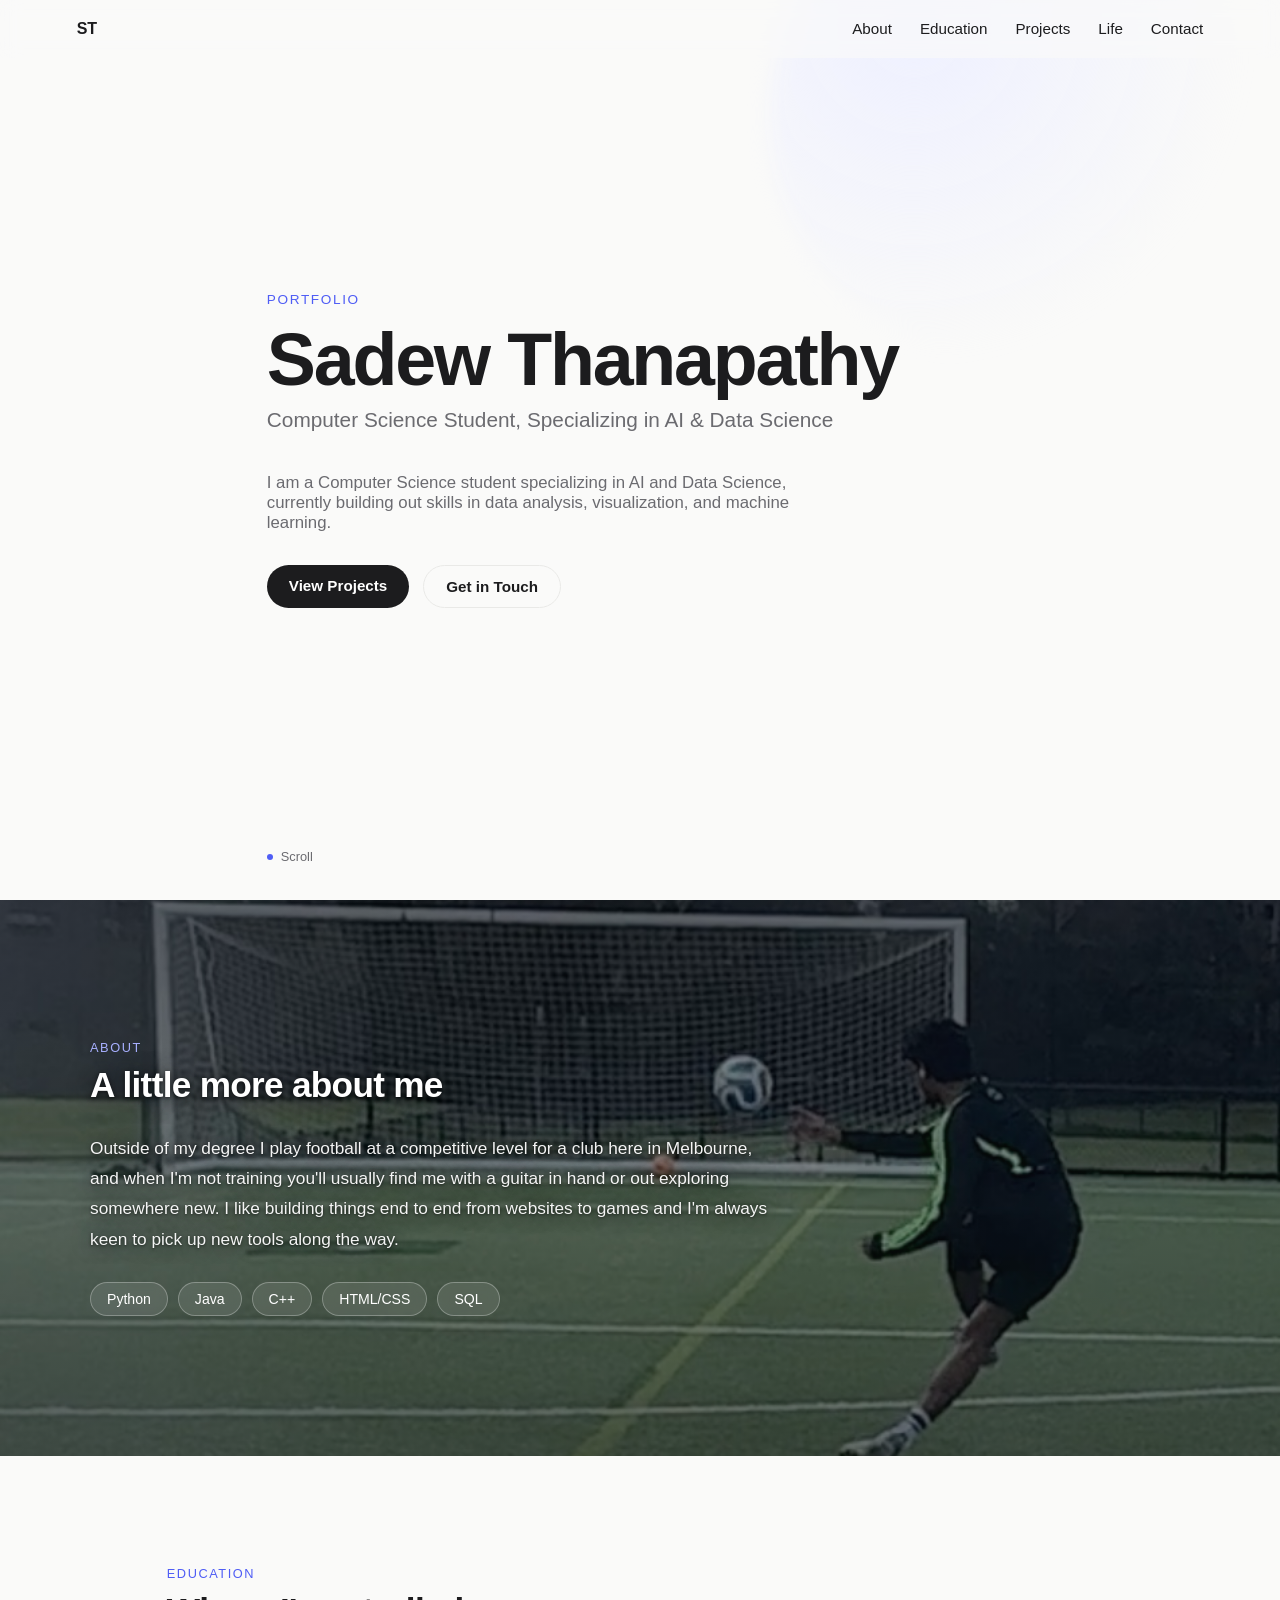
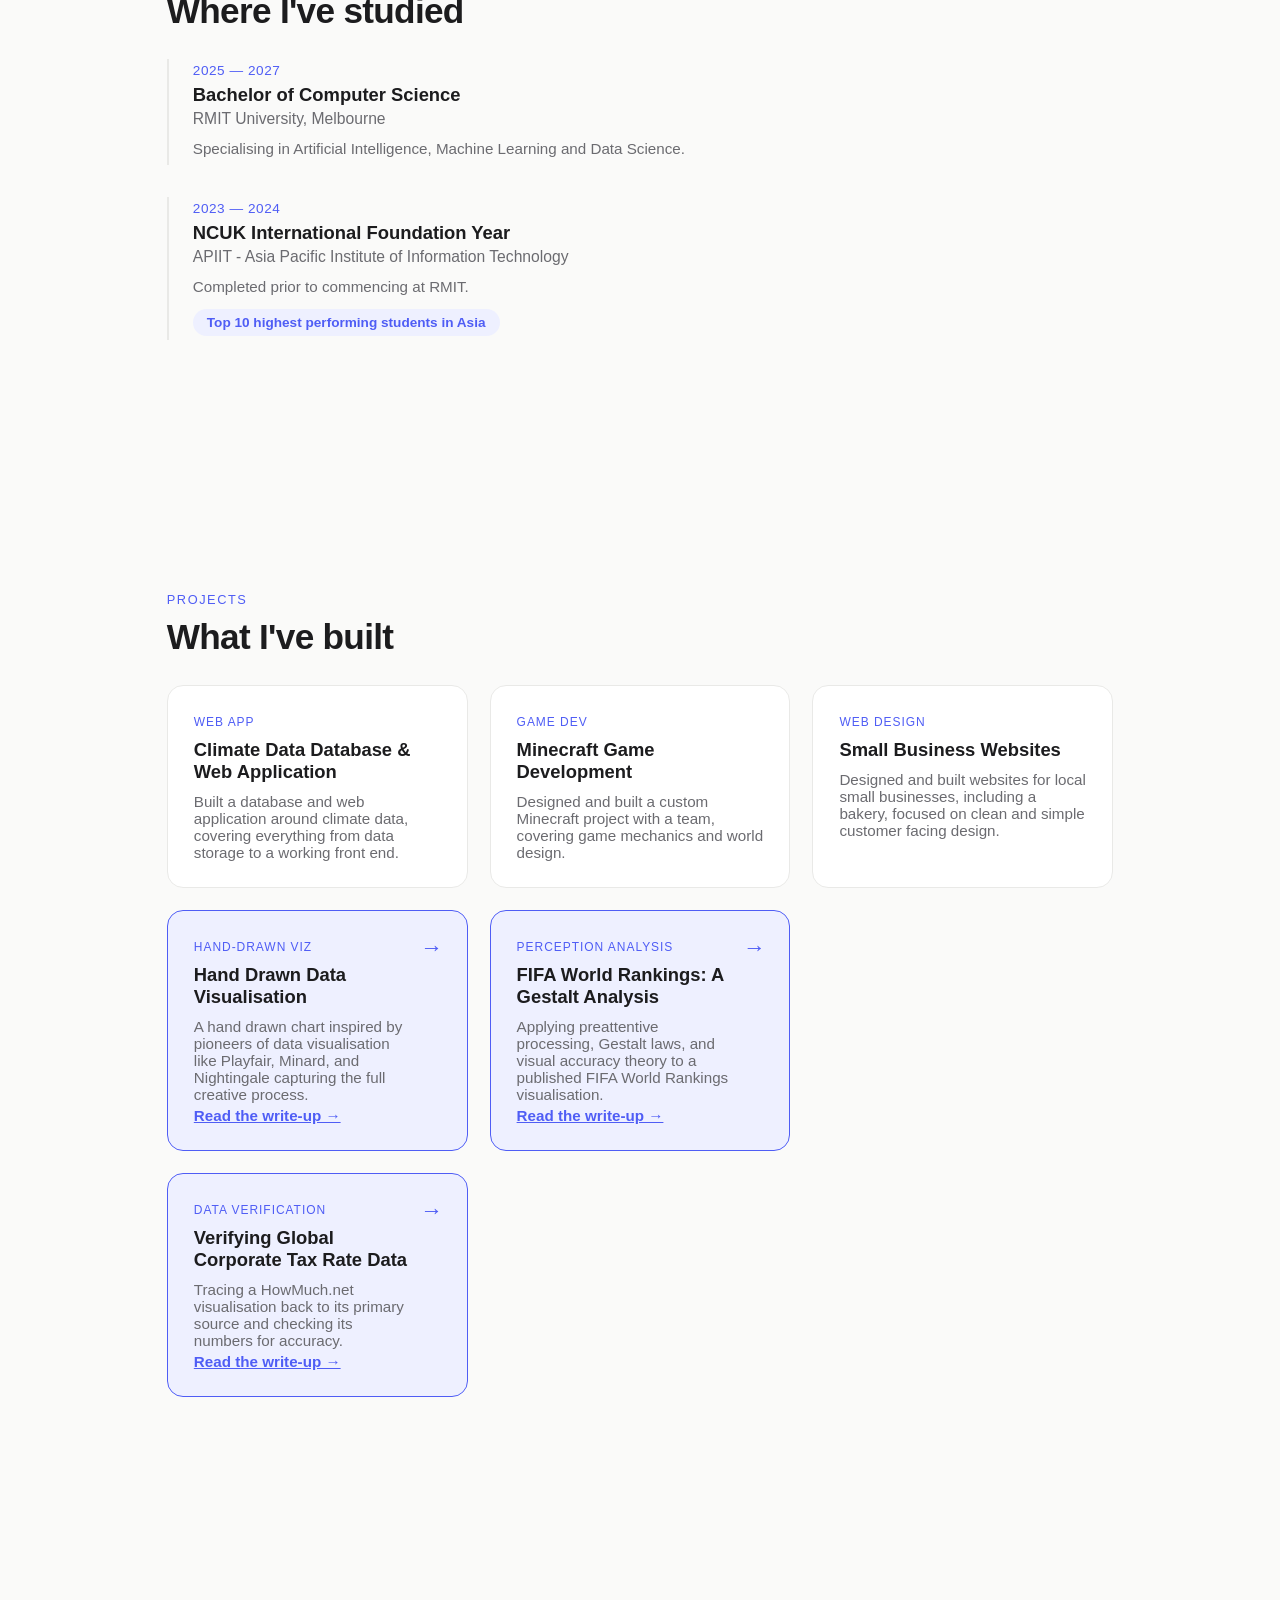
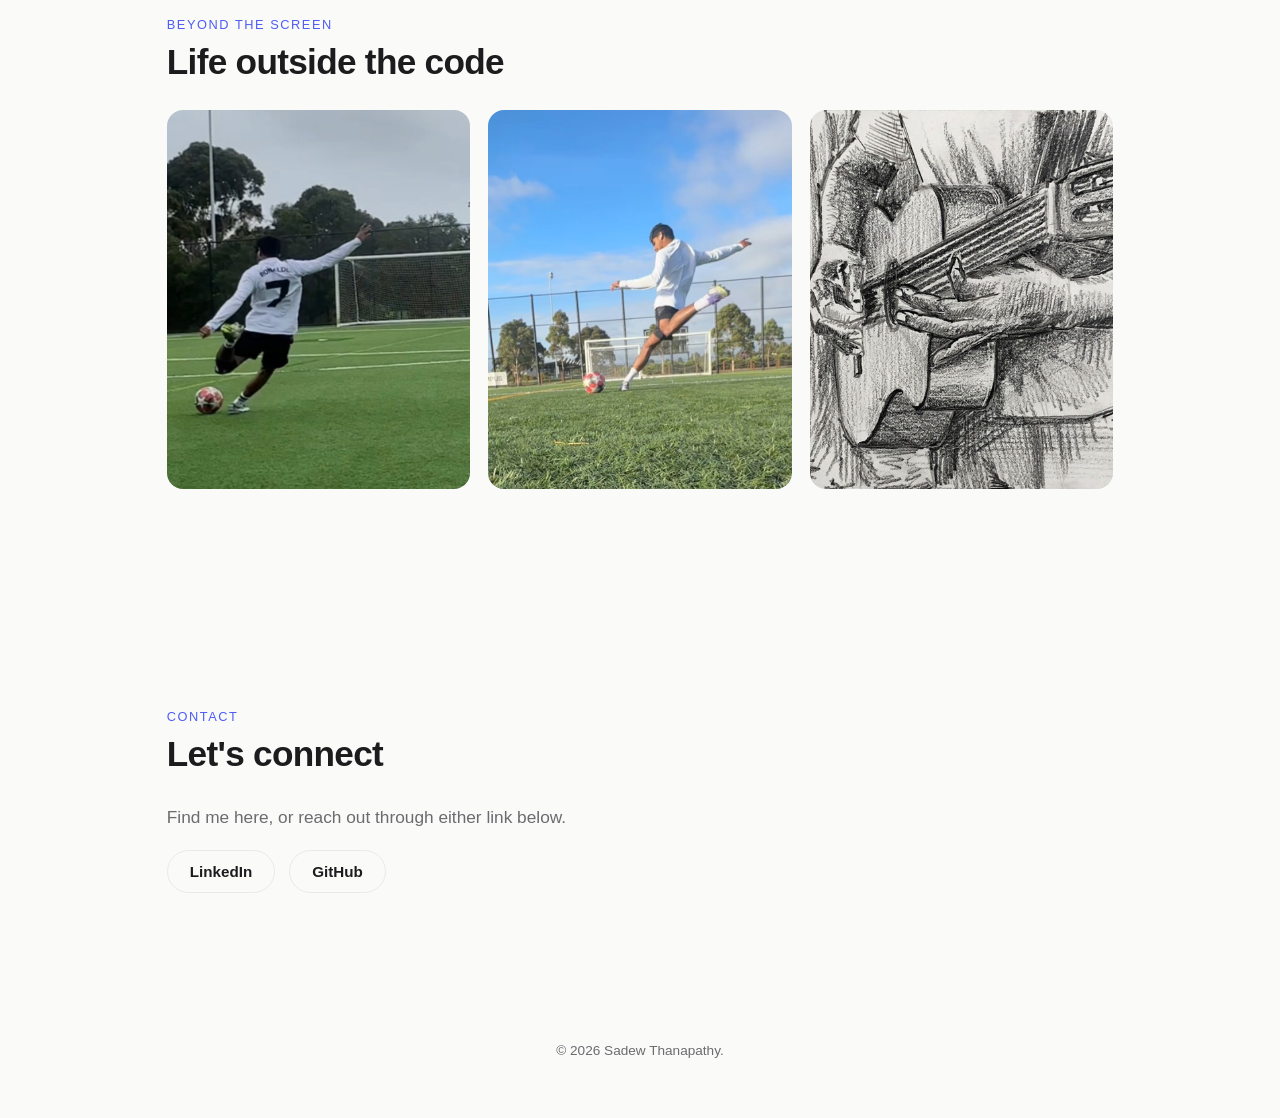
==== index.html @ f793f2a8 "html file for howMuch visualization" ====
<!DOCTYPE html>
<html lang="en">
<head>
<meta charset="UTF-8">
<meta name="viewport" content="width=device-width, initial-scale=1.0">
<title>Sadew Thanapathy</title>
<link rel="stylesheet" href="styles.css">
</head>
<body>

<!-- Nav bar: fixed top nav, script.js adds "scrolled" class past 20px scroll -->
<nav id="nav">
  <div class="logo">ST</div>
  <ul>
    <li><a href="#about">About</a></li>
    <li><a href="#education">Education</a></li>
    <li><a href="#projects">Projects</a></li>
    <li><a href="#life">Life</a></li>
    <li><a href="#contact">Contact</a></li>
  </ul>
</nav>

<!-- Hero: full height intro, each one fades up with a staggered delay -->
<section class="hero">
  <!-- Decorative blurred circle -->
  <div class="blob"></div>
  <div class="eyebrow">Portfolio</div>
  <h1>Sadew Thanapathy</h1>
  <p class="role">Computer Science Student, Specializing in AI & Data Science</p>
  <p class="bio">
    I am a Computer Science student specializing in AI and Data Science,
    currently building out skills in data analysis, visualization, and
    machine learning.
  </p>
  <div class="cta">
    <a href="#projects" class="btn primary">View Projects</a>
    <a href="#contact" class="btn ghost">Get in Touch</a>
  </div>
  <div class="scroll-cue"><span class="dot"></span> Scroll</div>
</section>

<!-- About: video background, muted/looped, only plays while on screen -->
<section id="about" class="about-video">
  <video id="aboutVideo" muted loop playsinline preload="metadata" poster="media/about-poster.jpg">
    <source src="media/about-cover.mp4" type="video/mp4">
  </video>
  <!-- .reveal fades in via IntersectionObserver in script.js -->
  <div class="inner reveal">
    <div class="section-label">About</div>
    <h2>A little more about me</h2>
    <p class="about-text">
      Outside of my degree I play football at a competitive level for a club
      here in Melbourne, and when I'm not training you'll usually find me with
      a guitar in hand or out exploring somewhere new. I like building things
      end to end from websites to games and I'm always keen to pick up new
      tools along the way.
    </p>
    <div class="skills">
      <span class="skill">Python</span>
      <span class="skill">Java</span>
      <span class="skill">C++</span>
      <span class="skill">HTML/CSS</span>
      <span class="skill">SQL</span>
    </div>
  </div>
</section>

<!-- Education: timeline entries -->
<section id="education">
  <div class="reveal">
    <div class="section-label">Education</div>
    <h2>Where I've studied</h2>

    <div class="edu-item">
      <div class="years">2025 — 2027</div>
      <h3>Bachelor of Computer Science</h3>
      <p class="place">RMIT University, Melbourne</p>
      <p class="detail">Specialising in Artificial Intelligence, Machine Learning and Data Science.</p>
    </div>

    <div class="edu-item">
      <div class="years">2023 — 2024</div>
      <h3>NCUK International Foundation Year</h3>
      <p class="place">APIIT - Asia Pacific Institute of Information Technology</p>
      <p class="detail">Completed prior to commencing at RMIT.</p>
      <span class="award">Top 10 highest performing students in Asia</span>
    </div>
  </div>
</section>

<!-- Projects: static cards + two clickable "featured" cards linking to write ups -->
<section id="projects">
  <div class="reveal">
    <div class="section-label">Projects</div>
    <h2>What I've built</h2>
    <div class="projects-grid">

      <div class="card">
        <span class="tag">Web App</span>
        <h3>Climate Data Database & Web Application</h3>
        <p>Built a database and web application around climate data, covering everything from data storage to a working front end.</p>
      </div>

      <div class="card">
        <span class="tag">Game Dev</span>
        <h3>Minecraft Game Development</h3>
        <p>Designed and built a custom Minecraft project with a team, covering game mechanics and world design.</p>
      </div>

      <div class="card">
        <span class="tag">Web Design</span>
        <h3>Small Business Websites</h3>
        <p>Designed and built websites for local small businesses, including a bakery, focused on clean and simple customer facing design.</p>
      </div>

      <!-- Whole card made the link, not just the title -->
      <a class="card featured" href="week-in-my-life.html">
        <span class="tag">Hand-Drawn Viz</span>
        <h3>Hand Drawn Data Visualisation</h3>
        <p>A hand drawn chart inspired by pioneers of data visualisation like Playfair, Minard, and Nightingale capturing the full creative process. <span class="card-link">Read the write-up →</span></p>
      </a>

      <a class="card featured" href="gestalt-exercise.html">
        <span class="tag">Perception Analysis</span>
        <h3>FIFA World Rankings: A Gestalt Analysis</h3>
        <p>Applying preattentive processing, Gestalt laws, and visual accuracy theory to a published FIFA World Rankings visualisation. <span class="card-link">Read the write-up →</span></p>
      </a>

      <a class="card featured standalone" href="tax_verification.html">
        <span class="tag">Data Verification</span>
        <h3>Verifying Global Corporate Tax Rate Data</h3>
        <p>Tracing a HowMuch.net visualisation back to its primary source and checking its numbers for accuracy. <span class="card-link">Read the write-up →</span></p>
      </a>

    </div>
  </div>
</section>

<!-- Life: photo gallery, captions fade in on hover -->
<section id="life">
  <div class="reveal">
    <div class="section-label">Beyond the screen</div>
    <h2>Life outside the code</h2>
    <div class="gallery">
      <div class="photo">
        <img src="media/football-1.jpg" alt="Playing football">
        <div class="caption">On the pitch</div>
      </div>
      <div class="photo">
        <img src="media/football-2.jpg" alt="Playing football">
        <div class="caption">Match day</div>
      </div>
      <div class="photo">
        <img src="media/guitar.jpg" alt="Playing guitar">
        <div class="caption">Six strings</div>
      </div>
    </div>
  </div>
</section>

<!-- Contact -->
<section id="contact">
  <div class="reveal">
    <div class="section-label">Contact</div>
    <h2>Let's connect</h2>
    <p class="about-text">Find me here, or reach out through either link below.</p>
    <div class="contact-links">
      <a href="https://www.linkedin.com/in/sadew-thanapathy" target="_blank" rel="noopener">LinkedIn</a>
      <a href="https://github.com/SadewCThanapathy" target="_blank" rel="noopener">GitHub</a>
    </div>
  </div>
</section>

<!-- Footer: #year filled in by script.js -->
<footer>
  © <span id="year"></span> Sadew Thanapathy.
</footer>

<script src="script.js"></script>

</body>
</html>
---- styles.css ----
/* color tokens */
:root {
  --bg: #fafaf9;
  --ink: #1c1c1e;
  --muted: #6b6b70;
  --accent: #4f5df5;
  --accent-soft: #eef0ff;
  --card-border: #e9e9e7;
}

/* reset: consistent box model everywhere */
* { box-sizing: border-box; }

/* smooth scrolling for in page anchor links */
html { scroll-behavior: smooth; }

/* base page styles */
body {
  margin: 0;
  font-family: -apple-system, BlinkMacSystemFont, "Segoe UI", Helvetica, Arial, sans-serif;
  background: var(--bg);
  color: var(--ink);
  overflow-x: hidden;
}

/* default link style, no underline until hover */
a { color: var(--accent); text-decoration: none; }
a:hover { text-decoration: underline; }

/* nav: fixed top bar, blurred background */
nav {
  position: fixed;
  top: 0;
  left: 0;
  right: 0;
  display: flex;
  justify-content: space-between;
  align-items: center;
  padding: 20px 6vw;
  z-index: 100;
  background: rgba(250, 250, 249, 0.7);
  backdrop-filter: blur(10px);
  transition: box-shadow 0.3s ease, padding 0.3s ease;
}

/* nav: state added by script.js once scrolled past 20px */
nav.scrolled {
  box-shadow: 0 1px 0 var(--card-border);
  padding: 14px 6vw;
}

/* nav: logo text */
nav .logo {
  font-weight: 700;
  letter-spacing: -0.02em;
}

/* nav: link list layout */
nav ul {
  list-style: none;
  display: flex;
  gap: 28px;
  margin: 0;
  padding: 0;
}

/* nav: individual link style */
nav ul li a {
  color: var(--ink);
  font-size: 0.95rem;
  position: relative;
}

/* nav: animated underline that grows on hover */
nav ul li a::after {
  content: "";
  position: absolute;
  left: 0;
  bottom: -4px;
  width: 0%;
  height: 1.5px;
  background: var(--accent);
  transition: width 0.25s ease;
}
nav ul li a:hover { text-decoration: none; }
nav ul li a:hover::after { width: 100%; }

/* hero: full height intro section */
.hero {
  position: relative;
  min-height: 100vh;
  display: flex;
  flex-direction: column;
  justify-content: center;
  align-items: flex-start;
  padding: 0 6vw;
  max-width: 900px;
}

/* hero: decorative blurred circle behind the text */
.blob {
  position: absolute;
  width: 480px;
  height: 480px;
  border-radius: 50%;
  background: radial-gradient(circle at 30% 30%, var(--accent-soft), transparent 70%);
  top: -120px;
  right: -160px;
  filter: blur(10px);
  animation: float 14s ease-in-out infinite;
  z-index: -1;
}
@keyframes float {
  0%, 100% { transform: translate(0, 0) scale(1); }
  50% { transform: translate(-30px, 40px) scale(1.08); }
}

/* hero: first element to fade in */
.eyebrow {
  font-size: 0.85rem;
  text-transform: uppercase;
  letter-spacing: 0.12em;
  color: var(--accent);
  opacity: 0;
  animation: fadeUp 0.7s ease forwards;
  animation-delay: 0.1s;
}

/* hero: main heading, second to fade in */
.hero h1 {
  font-size: clamp(2.6rem, 6vw, 4.6rem);
  line-height: 1.05;
  margin: 14px 0 10px;
  letter-spacing: -0.03em;
  opacity: 0;
  animation: fadeUp 0.7s ease forwards;
  animation-delay: 0.25s;
}

/* hero: role subtitle, third to fade in */
.hero .role {
  font-size: clamp(1.05rem, 2vw, 1.3rem);
  color: var(--muted);
  margin: 0 0 24px;
  opacity: 0;
  animation: fadeUp 0.7s ease forwards;
  animation-delay: 0.4s;
}

/* hero: bio paragraph */
.hero p.bio {
  max-width: 560px;
  color: var(--muted);
  font-size: 1.05rem;
  margin-bottom: 32px;
  opacity: 0;
  animation: fadeUp 0.7s ease forwards;
  animation-delay: 0.55s;
}

/* hero: button row */
.hero .cta {
  display: flex;
  gap: 14px;
  opacity: 0;
  animation: fadeUp 0.7s ease forwards;
  animation-delay: 0.7s;
}

/* buttons: shared base for both variants */
.btn {
  padding: 12px 22px;
  border-radius: 999px;
  font-size: 0.95rem;
  font-weight: 600;
  transition: transform 0.2s ease, box-shadow 0.2s ease, background 0.2s ease;
  display: inline-block;
}

/* buttons: solid dark variant */
.btn.primary { background: var(--ink); color: #fff; }
.btn.primary:hover {
  transform: translateY(-2px);
  box-shadow: 0 10px 24px rgba(0,0,0,0.15);
  text-decoration: none;
}

/* buttons: outlined variant */
.btn.ghost { border: 1px solid var(--card-border); color: var(--ink); }
.btn.ghost:hover {
  transform: translateY(-2px);
  border-color: var(--ink);
  text-decoration: none;
}

/* shared fade up on load */
@keyframes fadeUp {
  from { opacity: 0; transform: translateY(18px); }
  to { opacity: 1; transform: translateY(0); }
}

/* hero: "scroll" hint pinned to bottom-left */
.scroll-cue {
  position: absolute;
  bottom: 36px;
  left: 6vw;
  font-size: 0.8rem;
  color: var(--muted);
  display: flex;
  align-items: center;
  gap: 8px;
}
.scroll-cue .dot {
  width: 6px;
  height: 6px;
  border-radius: 50%;
  background: var(--accent);
  animation: bounce 1.6s ease-in-out infinite;
}
@keyframes bounce {
  0%, 100% { transform: translateY(0); opacity: 1; }
  50% { transform: translateY(6px); opacity: 0.4; }
}

/* sections: base spacing, used by About/Education/Projects/Life/Contact */
section {
  padding: 110px 6vw;
  max-width: 1100px;
  margin: 0 auto;
}

/* reveal: scroll triggered fade in, with script.js.
   Not used on the blog post pages, they use inline opacity:1 instead */
.reveal {
  opacity: 0;
  transform: translateY(24px);
  transition: opacity 0.7s ease, transform 0.7s ease;
}
.reveal.visible {
  opacity: 1;
  transform: translateY(0);
}

/* section label: small uppercase tag above every section heading */
.section-label {
  font-size: 0.8rem;
  text-transform: uppercase;
  letter-spacing: 0.12em;
  color: var(--accent);
  margin-bottom: 10px;
}

/* section headings, shared by every h2 site wide */
h2 {
  font-size: clamp(1.7rem, 3vw, 2.2rem);
  letter-spacing: -0.02em;
  margin: 0 0 28px;
}

/* body copy: standard paragraph style, reused across sections and posts */
.about-text {
  max-width: 680px;
  font-size: 1.08rem;
  color: var(--muted);
  line-height: 1.75;
}

/* about section: full bleed video background container */
.about-video {
  position: relative;
  max-width: none;
  width: 100%;
  padding: 140px 6vw;
  margin: 0;
  overflow: hidden;
  background: #0f0f14;
}

/* about section: video fills and centers within its container */
.about-video video {
  position: absolute;
  top: 50%;
  left: 50%;
  min-width: 100%;
  min-height: 100%;
  width: auto;
  height: auto;
  transform: translate(-50%, -50%);
  object-fit: cover;
  z-index: 0;
}

/* about section: dark gradient overlay so text stays readable over video */
.about-video::after {
  content: "";
  position: absolute;
  inset: 0;
  background: linear-gradient(
    to bottom,
    rgba(10, 10, 16, 0.55),
    rgba(10, 10, 16, 0.45) 50%,
    rgba(10, 10, 16, 0.6)
  );
  z-index: 1;
}

/* about section: text content sits above the video and overlay */
.about-video .inner {
  position: relative;
  z-index: 2;
  max-width: 1100px;
  margin: 0 auto;
}

/* about section: light on dark text overrides */
.about-video .section-label { color: #a8b0ff; }
.about-video h2 {
  color: #fff;
  text-shadow: 0 2px 24px rgba(0,0,0,0.75), 0 1px 4px rgba(0,0,0,0.6);
}
.about-video .about-text {
  color: rgba(255,255,255,0.95);
  text-shadow: 0 1px 18px rgba(0,0,0,0.7), 0 1px 3px rgba(0,0,0,0.55);
}

/* skills: pill tag row under the about text */
.skills {
  display: flex;
  flex-wrap: wrap;
  gap: 10px;
  margin-top: 28px;
}
.skill {
  padding: 8px 16px;
  border: 1px solid var(--card-border);
  border-radius: 999px;
  font-size: 0.88rem;
  background: #fff;
  transition: transform 0.2s ease, border-color 0.2s ease, background 0.2s ease;
}
.skill:hover {
  transform: translateY(-3px);
  border-color: var(--accent);
  background: var(--accent-soft);
}

/* skills: light on dark variant for the video section */
.about-video .skill {
  background: rgba(255,255,255,0.1);
  border-color: rgba(255,255,255,0.28);
  color: #fff;
  backdrop-filter: blur(6px);
}
.about-video .skill:hover {
  background: rgba(255,255,255,0.2);
  border-color: #fff;
}

/* education: vertical timeline entries */
.edu-item {
  border-left: 2px solid var(--card-border);
  padding: 4px 0 4px 24px;
  margin-bottom: 32px;
  transition: border-color 0.3s ease;
}
.edu-item:hover { border-color: var(--accent); }
.edu-item .years {
  font-size: 0.85rem;
  color: var(--accent);
  letter-spacing: 0.04em;
}
.edu-item h3 {
  margin: 6px 0 4px;
  font-size: 1.15rem;
}
.edu-item .place {
  color: var(--muted);
  font-size: 0.98rem;
  margin: 0 0 8px;
}
.edu-item p.detail {
  color: var(--muted);
  font-size: 0.95rem;
  margin: 0;
  line-height: 1.65;
}

/* education: highlighted achievement badge */
.award {
  display: inline-block;
  margin-top: 10px;
  padding: 6px 14px;
  border-radius: 999px;
  background: var(--accent-soft);
  color: var(--accent);
  font-size: 0.85rem;
  font-weight: 600;
}

/* projects: responsive card grid */
.projects-grid {
  display: grid;
  grid-template-columns: repeat(auto-fit, minmax(260px, 1fr));
  gap: 22px;
}

/* projects: base card style */
.card {
  display: block;
  border: 1px solid var(--card-border);
  border-radius: 16px;
  padding: 26px;
  background: #fff;
  color: inherit;
  text-decoration: none;
  transition: transform 0.3s ease, box-shadow 0.3s ease, border-color 0.3s ease;
}
.card:hover {
  transform: translateY(-6px);
  box-shadow: 0 18px 40px rgba(0,0,0,0.08);
  border-color: transparent;
  text-decoration: none;
}

/* projects: card tag label */
.card .tag {
  font-size: 0.75rem;
  text-transform: uppercase;
  letter-spacing: 0.08em;
  color: var(--accent);
  margin-bottom: 10px;
  display: inline-block;
}

/* projects: card title and body text */
.card h3 { margin: 0 0 10px; font-size: 1.15rem; color: var(--ink); }
.card p { color: var(--muted); font-size: 0.95rem; margin: 0; }

/* projects: fake "link" text at the end of a card, styled but not a real <a> */
.card .card-link {
  display: inline-block;
  margin-top: 4px;
  color: var(--accent);
  font-weight: 600;
}
.card:hover .card-link { text-decoration: underline; }

.card.featured {
  border: 1.5px solid var(--accent);
  background: var(--accent-soft);
  position: relative;
  padding-right: 56px;
}

/* projects: standalone modifier, forces a card onto its own row without stretching its width */
.card.standalone {
  grid-column: 1;
}

/* projects: arrow icon on featured cards, visible at rest not just on hover */
.card.featured::after {
  content: "\2192";
  position: absolute;
  top: 24px;
  right: 24px;
  font-size: 1.4rem;
  color: var(--accent);
  transition: transform 0.3s ease;
}
.card.featured:hover::after { transform: translateX(4px); }
.card.featured .card-link { text-decoration: underline; }

/* gallery: photo grid layout */
.gallery {
  display: grid;
  grid-template-columns: repeat(auto-fit, minmax(240px, 1fr));
  gap: 18px;
}

/* gallery: fixed aspect ratio photo tile */
.photo {
  position: relative;
  border-radius: 16px;
  overflow: hidden;
  aspect-ratio: 4 / 5;
  background: #ececeb;
}
.photo img {
  width: 100%;
  height: 100%;
  object-fit: cover;
  display: block;
  transition: transform 0.6s cubic-bezier(0.2, 0.8, 0.2, 1);
}
.photo:hover img { transform: scale(1.06); }

/* gallery: caption overlay, hidden until hover */
.photo .caption {
  position: absolute;
  left: 0;
  right: 0;
  bottom: 0;
  padding: 18px 16px 14px;
  color: #fff;
  font-size: 0.9rem;
  font-weight: 600;
  background: linear-gradient(to top, rgba(0,0,0,0.7), transparent);
  opacity: 0;
  transform: translateY(8px);
  transition: opacity 0.3s ease, transform 0.3s ease;
}
.photo:hover .caption {
  opacity: 1;
  transform: translateY(0);
}

/* contact: external links */
.contact-links {
  display: flex;
  flex-wrap: wrap;
  gap: 14px;
  margin-top: 6px;
}
.contact-links a {
  padding: 12px 22px;
  border: 1px solid var(--card-border);
  border-radius: 999px;
  color: var(--ink);
  font-size: 0.95rem;
  font-weight: 600;
  transition: transform 0.2s ease, border-color 0.2s ease, background 0.2s ease;
}
.contact-links a:hover {
  transform: translateY(-2px);
  border-color: var(--ink);
  background: var(--accent-soft);
  text-decoration: none;
}

/* footer: site wide footer bar, #year filled in by script.js */
footer {
  padding: 40px 6vw 60px;
  text-align: center;
  color: var(--muted);
  font-size: 0.85rem;
}

/* responsive: small screen adjustments */
@media (max-width: 640px) {
  nav ul { display: none; }
  .blob { display: none; }
  .about-video { padding: 100px 6vw; }
}

/* accessibility */
@media (prefers-reduced-motion: reduce) {
  * { animation: none !important; transition: none !important; }
  .reveal { opacity: 1; transform: none; }
}

/* blog posts: title block wrapper */
.post-header { max-width: 760px; margin: 0 auto; }
.post-title {
  font-size: clamp(2rem, 4.5vw, 2.8rem);
  line-height: 1.15;
  margin: 10px 0 6px;
  letter-spacing: -0.02em;
}

/* blog posts: small line under the title, publish date */
.post-meta {
  color: var(--muted);
  font-size: 0.95rem;
  margin-bottom: 10px;
}

/* blog posts: article body wrapper, matches header width */
.post-body { max-width: 760px; margin: 0 auto; }
.post-body h2 { margin-top: 56px; font-size: 1.4rem; }

/* blog posts: shared card wrapper for embedded images */
.stage-figure, .final-figure {
  margin: 28px 0;
  border: 1px solid var(--card-border);
  border-radius: 16px;
  overflow: hidden;
  background: #fff;
  transition: transform 0.3s ease, box-shadow 0.3s ease;
}
.stage-figure:hover, .final-figure:hover {
  transform: translateY(-4px);
  box-shadow: 0 18px 40px rgba(0,0,0,0.08);
}

/* blog posts: process photos, fixed height + contain stops tall portrait
   photos from stretching the page, letterboxed on a neutral background */
.stage-figure img {
  display: block;
  width: 100%;
  height: 500px;
  object-fit: contain;
  background: #f4f2ec;
}

/* blog posts: final/hero image, shown at full natural size */
.final-figure img {
  display: block;
  width: 100%;
  height: auto;
}

/* blog posts: figure captions */
.stage-figure figcaption {
  padding: 14px 18px;
  font-size: 0.9rem;
  color: var(--muted);
  border-top: 1px solid var(--card-border);
}
.final-figure figcaption {
  padding: 16px 18px;
  font-weight: 600;
  border-top: 1px solid var(--card-border);
}

/* blog posts: highlighted callout box, used for the Reflection section */
.reflection-box {
  background: var(--accent-soft);
  border-radius: 16px;
  padding: 26px 28px;
  margin: 20px 0;
}
.reflection-box p:last-child { margin-bottom: 0; }

/* blog posts: small "not finished" tag, not currently used on either live page */
.todo-tag {
  display: inline-block;
  background: #fff3cd;
  color: #7a5b00;
  font-size: 0.75rem;
  font-weight: 700;
  letter-spacing: 0.04em;
  padding: 3px 10px;
  border-radius: 6px;
  margin-bottom: 12px;
}

/* blog posts: APA reference list with hanging indent */
.post-refs { list-style: none; padding-left: 0; }
.post-refs li {
  margin-bottom: 14px;
  line-height: 1.6;
  padding-left: 2em;
  text-indent: -2em;
  color: var(--muted);
}
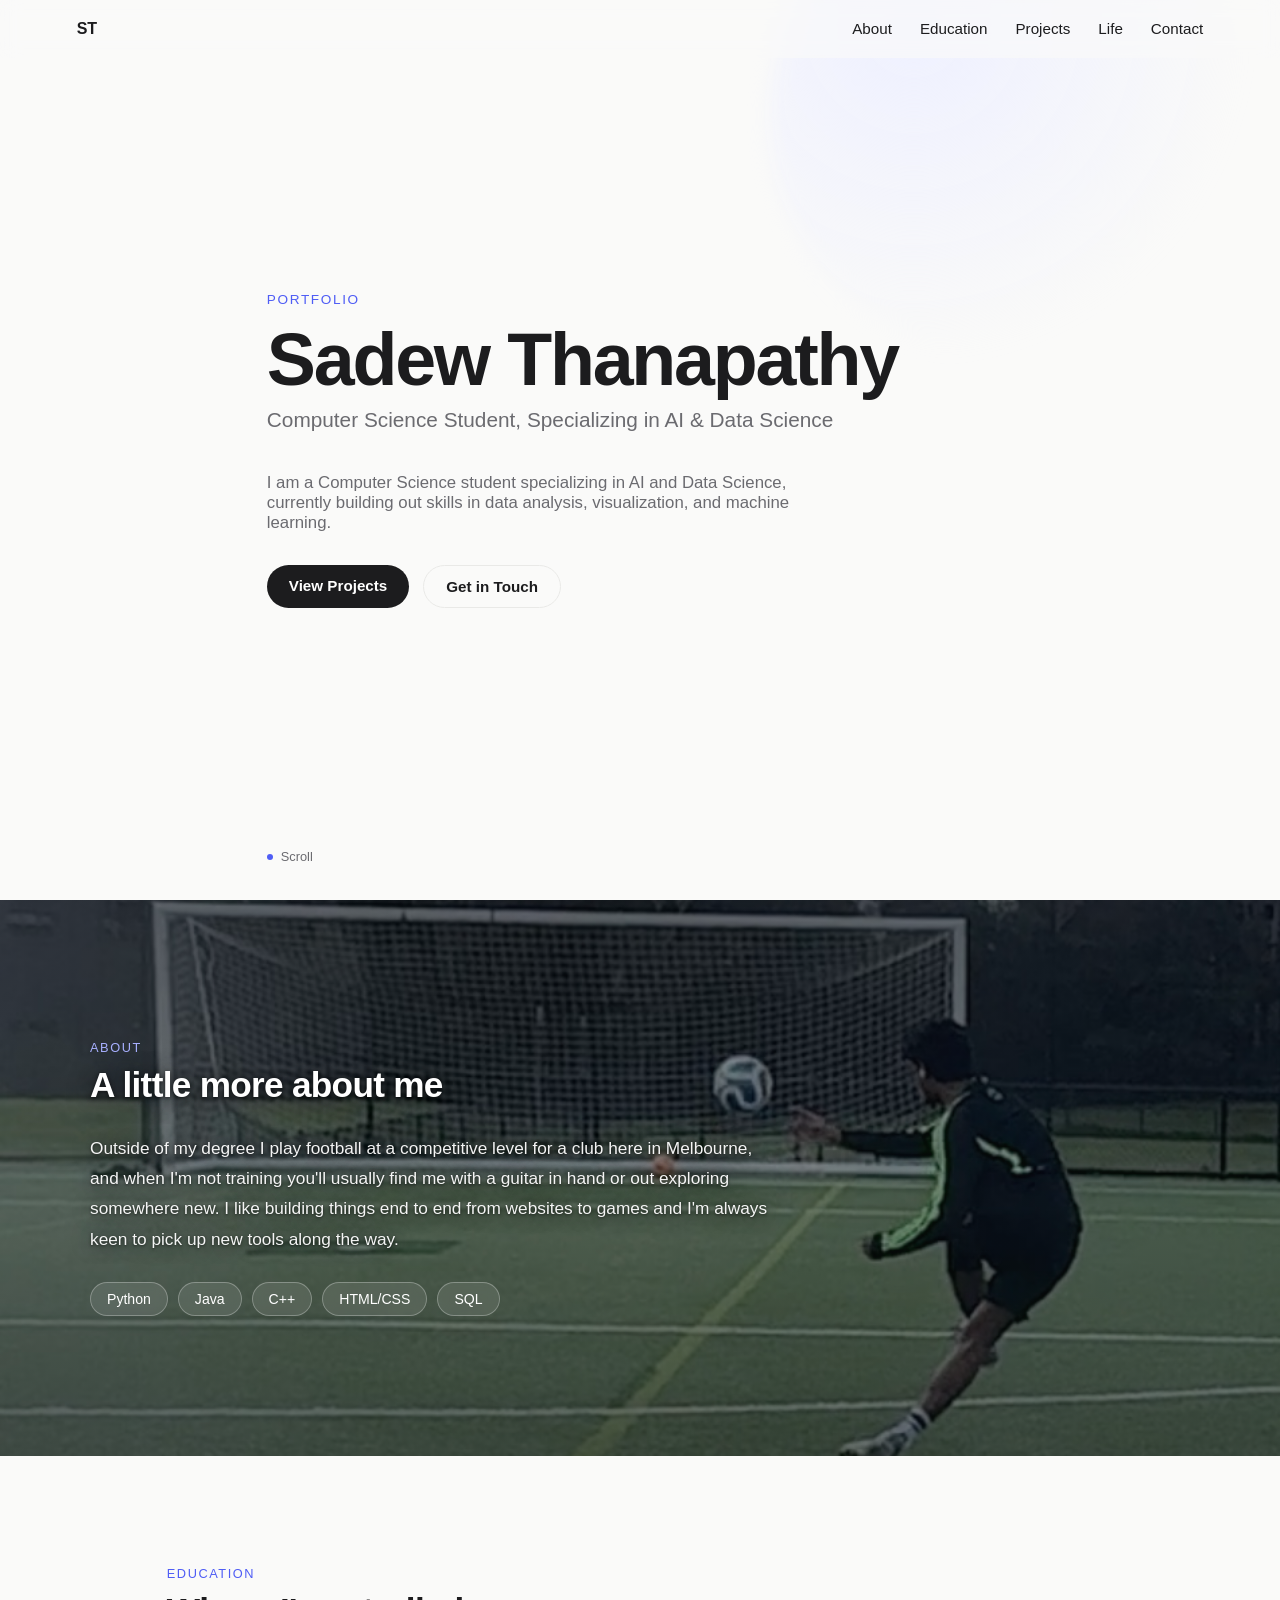
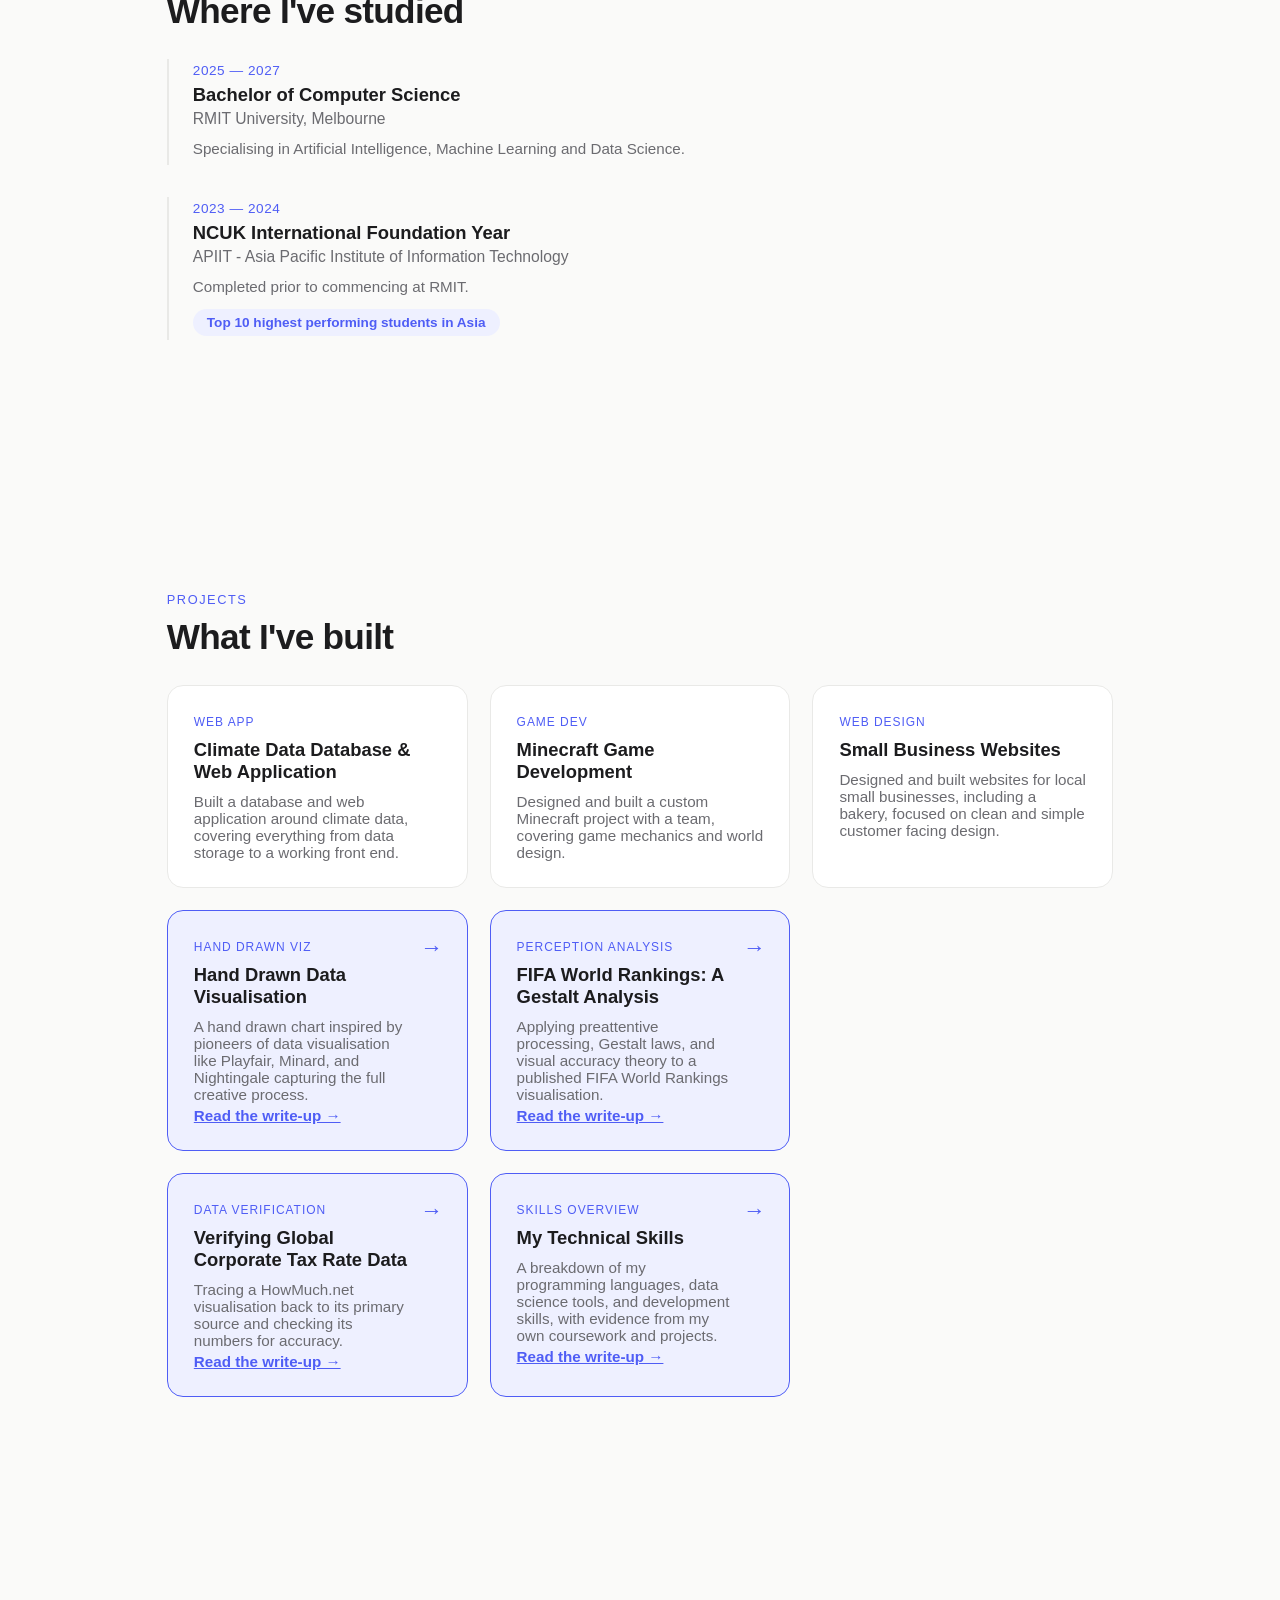
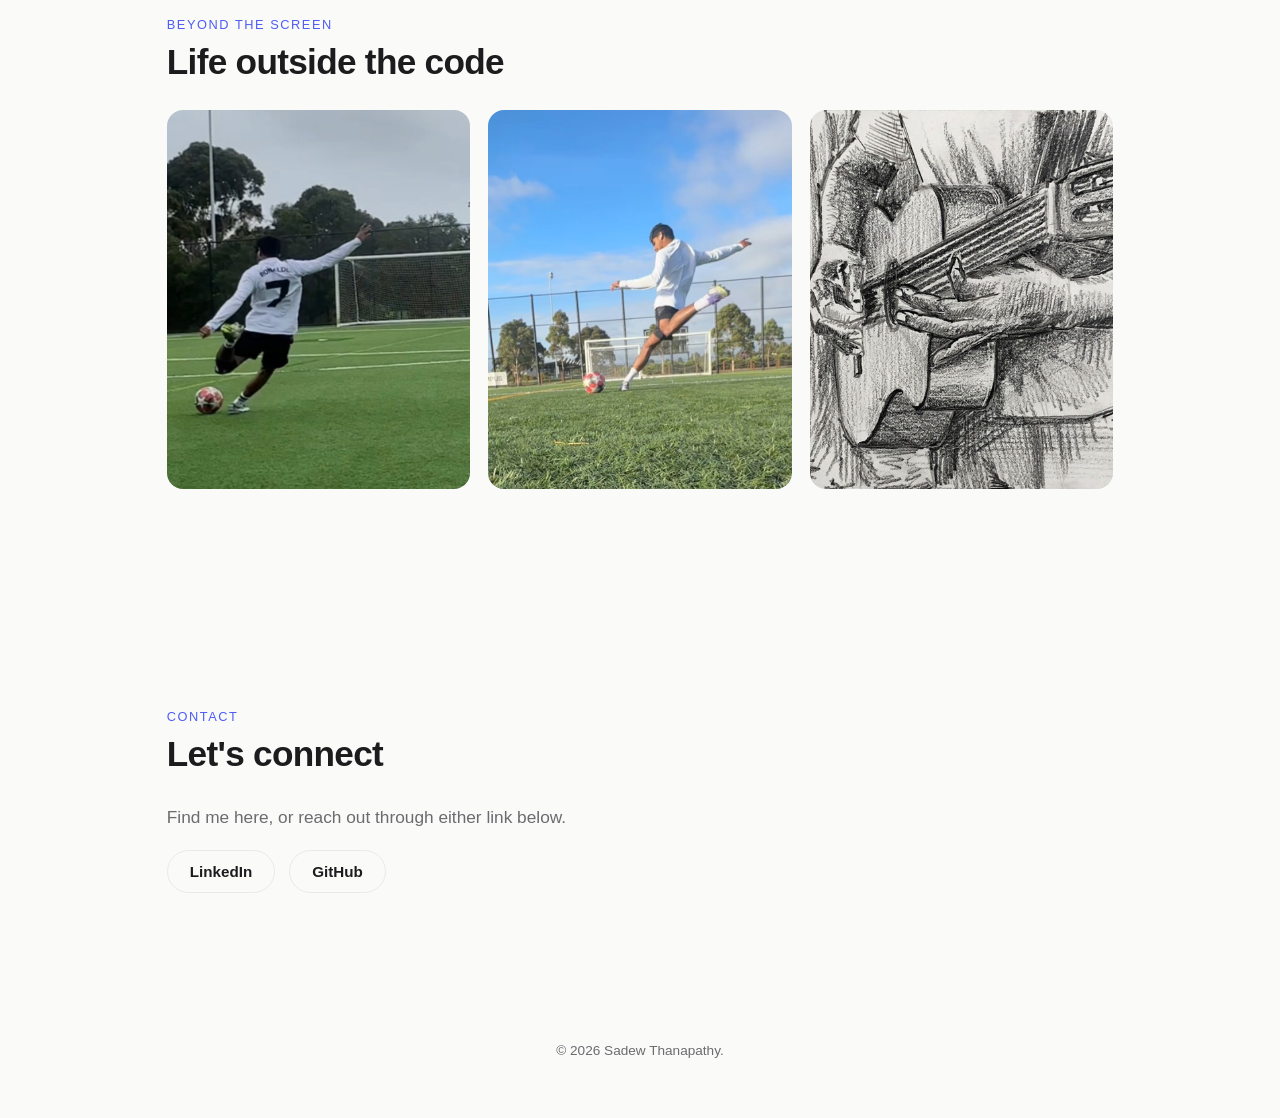
==== commit 06192fd6: "index html updated" ====
--- a/index.html
+++ b/index.html
@@ -115,7 +115,7 @@
 
       <!-- Whole card made the link, not just the title -->
       <a class="card featured" href="week-in-my-life.html">
-        <span class="tag">Hand-Drawn Viz</span>
+        <span class="tag">Hand Drawn Viz</span>
         <h3>Hand Drawn Data Visualisation</h3>
         <p>A hand drawn chart inspired by pioneers of data visualisation like Playfair, Minard, and Nightingale capturing the full creative process. <span class="card-link">Read the write-up →</span></p>
       </a>
@@ -126,11 +126,17 @@
         <p>Applying preattentive processing, Gestalt laws, and visual accuracy theory to a published FIFA World Rankings visualisation. <span class="card-link">Read the write-up →</span></p>
       </a>
 
-      <a class="card featured standalone" href="tax_verification.html">
+      <a class="card featured standalone tax-accent" href="tax_verification.html">
         <span class="tag">Data Verification</span>
         <h3>Verifying Global Corporate Tax Rate Data</h3>
         <p>Tracing a HowMuch.net visualisation back to its primary source and checking its numbers for accuracy. <span class="card-link">Read the write-up →</span></p>
       </a>
+
+      <a class="card featured skills-accent" href="technical-skills.html">
+      <span class="tag">Skills Overview</span>
+      <h3>My Technical Skills</h3>
+      <p>A breakdown of my programming languages, data science tools, and development skills, with evidence from my own coursework and projects. <span class="card-link">Read the write-up →</span></p>
+    </a>
 
     </div>
   </div>
--- a/styles.css
+++ b/styles.css
@@ -652,4 +652,40 @@
   padding-left: 2em;
   text-indent: -2em;
   color: var(--muted);
+}
+
+/* blog posts: verification table used on the tax verification page */
+.verify-table {
+  width: 100%;
+  border-collapse: collapse;
+  margin: 28px 0;
+  font-size: 0.95rem;
+}
+
+/* blog posts: verification table used on the tax verification page */
+.table-wrap {
+  border: 1px solid var(--card-border);
+  border-radius: 16px;
+  overflow: hidden;
+  background: #fff;
+  margin: 28px 0;
+}
+.verify-table {
+  width: 100%;
+  border-collapse: collapse;
+  font-size: 0.95rem;
+}
+.verify-table th, .verify-table td {
+  padding: 12px 16px;
+  text-align: center;
+  border-bottom: 1px solid var(--card-border);
+}
+.verify-table th {
+  color: var(--accent);
+  font-size: 0.8rem;
+  text-transform: uppercase;
+  letter-spacing: 0.06em;
+}
+.verify-table td {
+  color: var(--muted);
 }
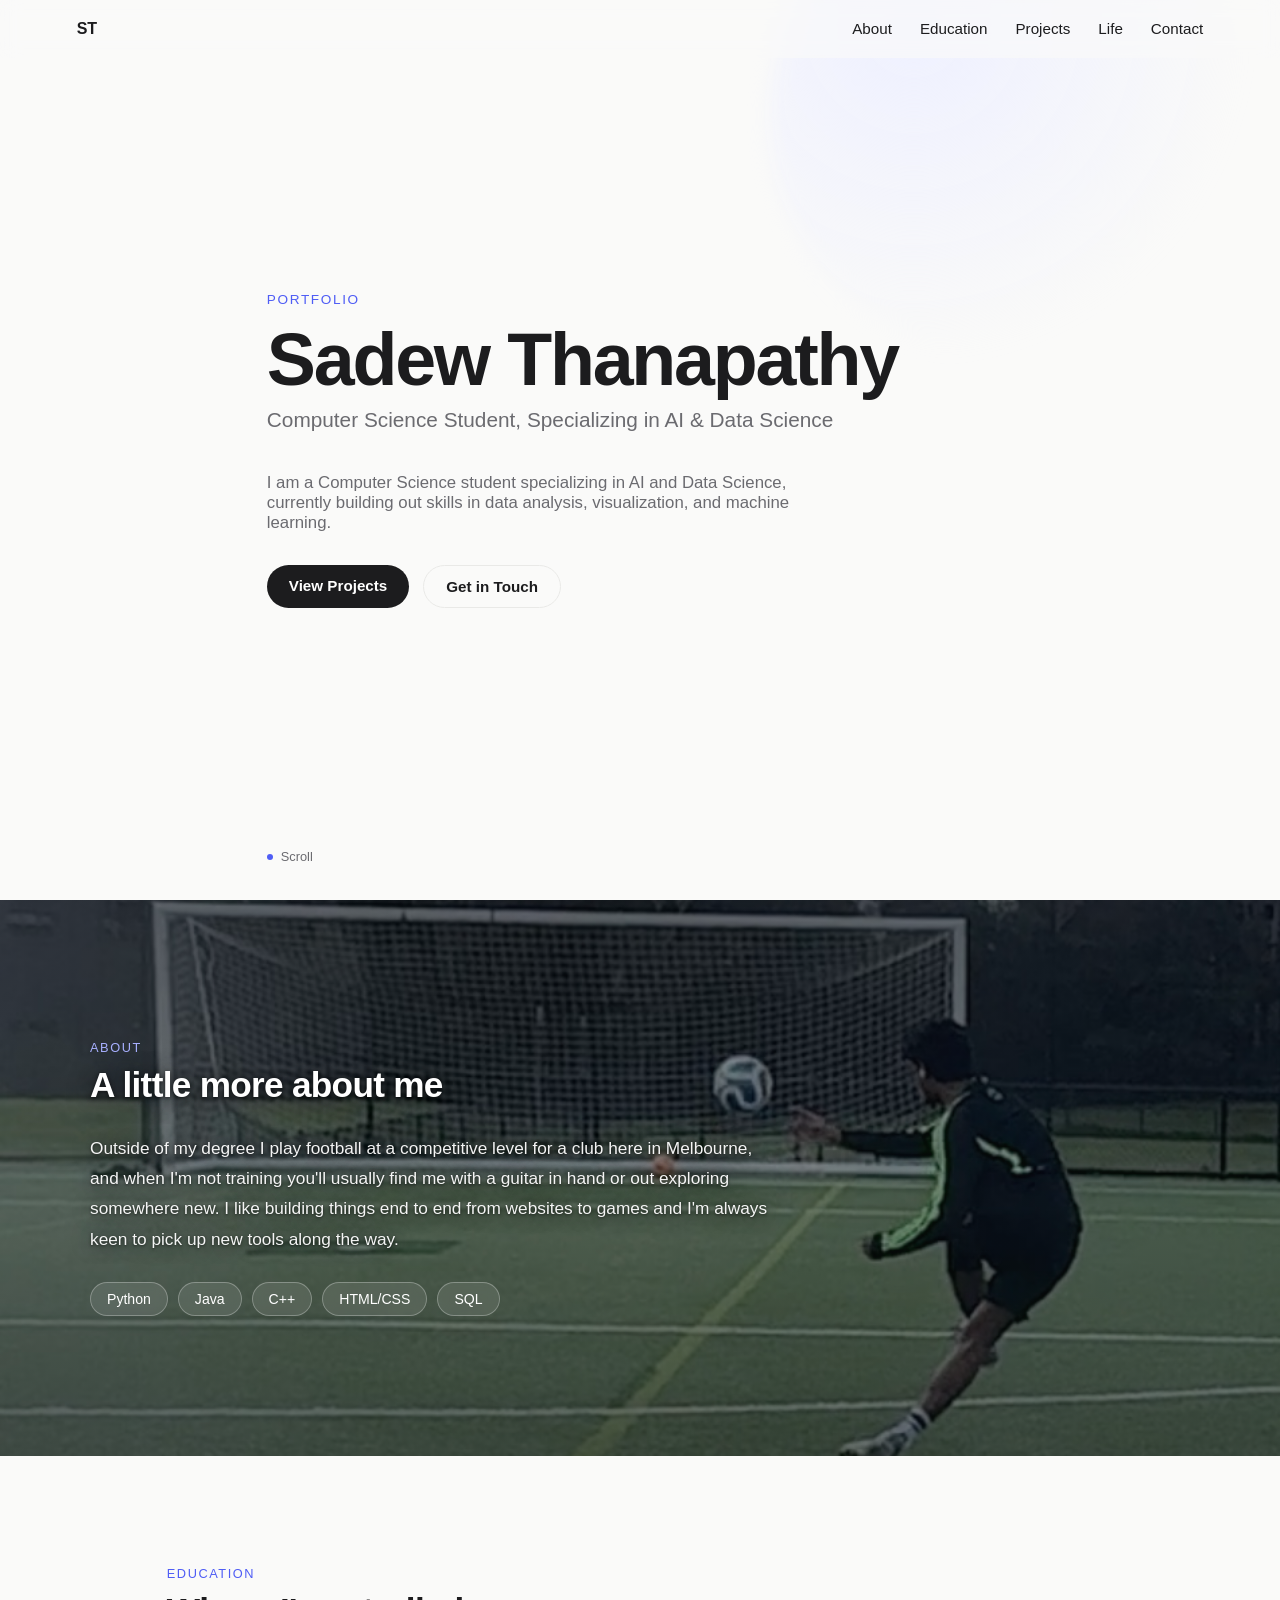
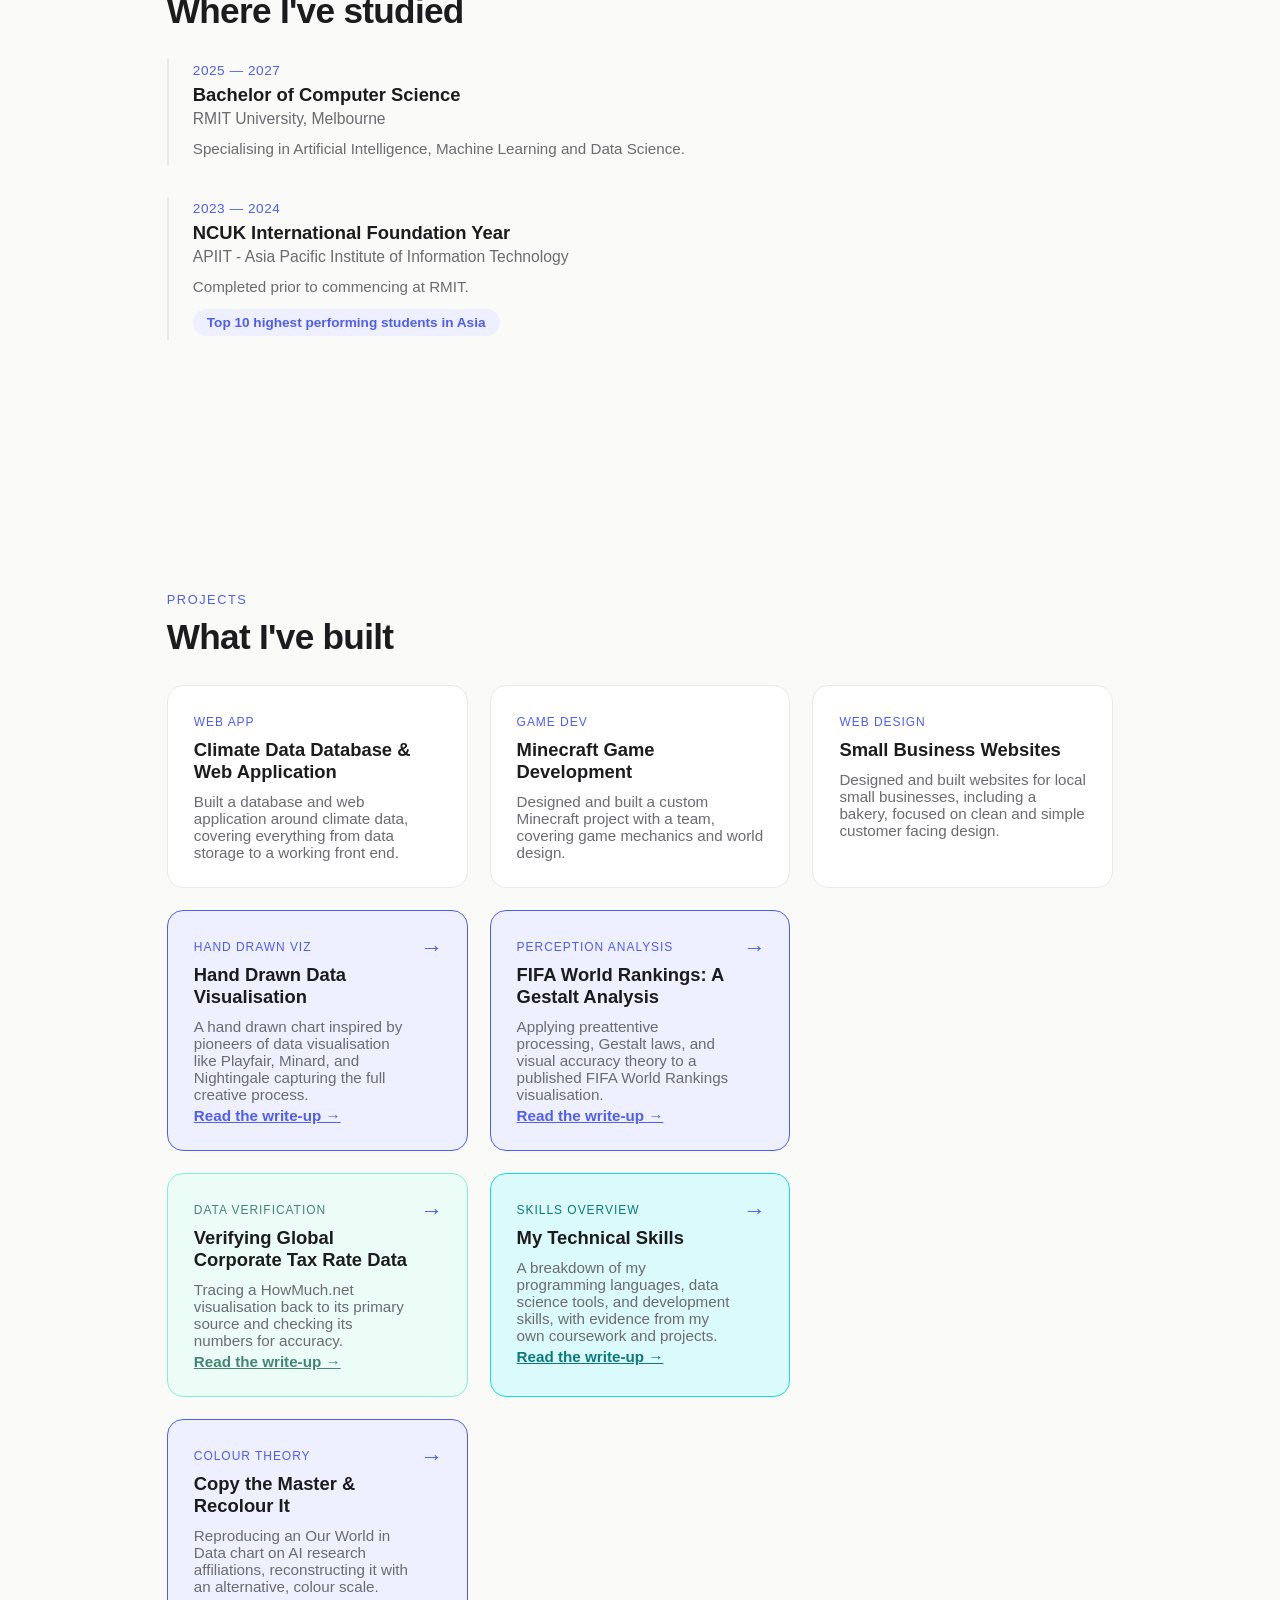
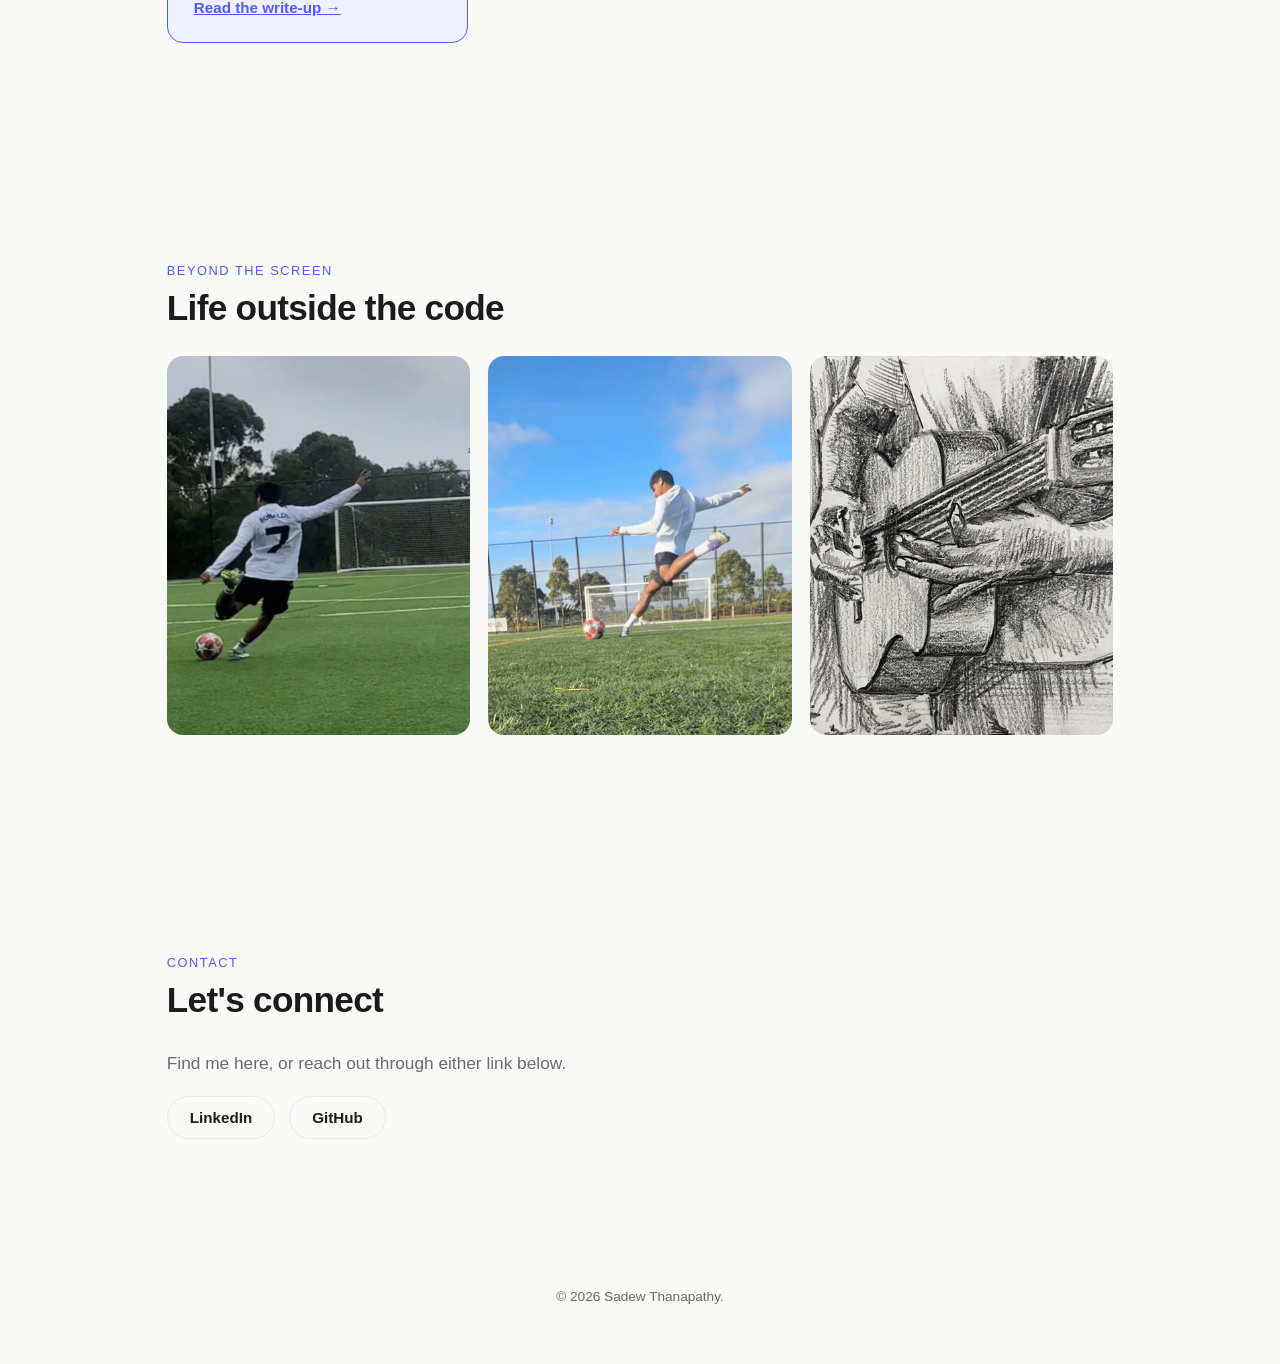
==== commit 7b69f028: "index html block for module 5" ====
--- a/index.html
+++ b/index.html
@@ -138,6 +138,12 @@
       <p>A breakdown of my programming languages, data science tools, and development skills, with evidence from my own coursework and projects. <span class="card-link">Read the write-up →</span></p>
     </a>
 
+      <a class="card featured standalone colour-accent" href="affiliation-colour-study.html">
+      <span class="tag">Colour Theory</span>
+      <h3>Copy the Master & Recolour It</h3>
+      <p>Reproducing an Our World in Data chart on AI research affiliations, reconstructing it with an alternative, colour scale. <span class="card-link">Read the write-up →</span></p>
+    </a>
+
     </div>
   </div>
 </section>
--- a/styles.css
+++ b/styles.css
@@ -457,6 +457,29 @@
   grid-column: 1;
 }
 
+/* projects: tax verification card */
+.card.tax-accent {
+  border-color: #7EF2D2;
+  background: color-mix(in srgb, #7EF2D2 15%, white);
+}
+.card.tax-accent .tag,
+.card.tax-accent .card-link {
+  color: color-mix(in srgb, #7EF2D2 55%, black);
+}
+.card.tax-accent::after { color: color-mix(in srgb, #7EF2D2 55%, black); }
+
+/* projects: technical skills card */
+.card.skills-accent {
+  border-color: #12DEE3;
+  background: color-mix(in srgb, #12DEE3 15%, white);
+}
+.card.skills-accent .tag,
+.card.skills-accent .card-link {
+  color: color-mix(in srgb, #12DEE3 55%, black);
+}
+.card.skills-accent::after { color: color-mix(in srgb, #12DEE3 55%, black); }
+
+
 /* projects: arrow icon on featured cards, visible at rest not just on hover */
 .card.featured::after {
   content: "\2192";
@@ -688,4 +711,16 @@
 }
 .verify-table td {
   color: var(--muted);
-}+}
+
+/* skills page:tier label above each group of skill pills */
+.skill-level {
+  display: block;
+  font-size: 0.8rem;
+  text-transform: uppercase;
+  letter-spacing: 0.08em;
+  color: var(--accent);
+  font-weight: 600;
+  margin: 22px 0 8px;
+}
+.skill-group:first-of-type .skill-level { margin-top: 12px; }
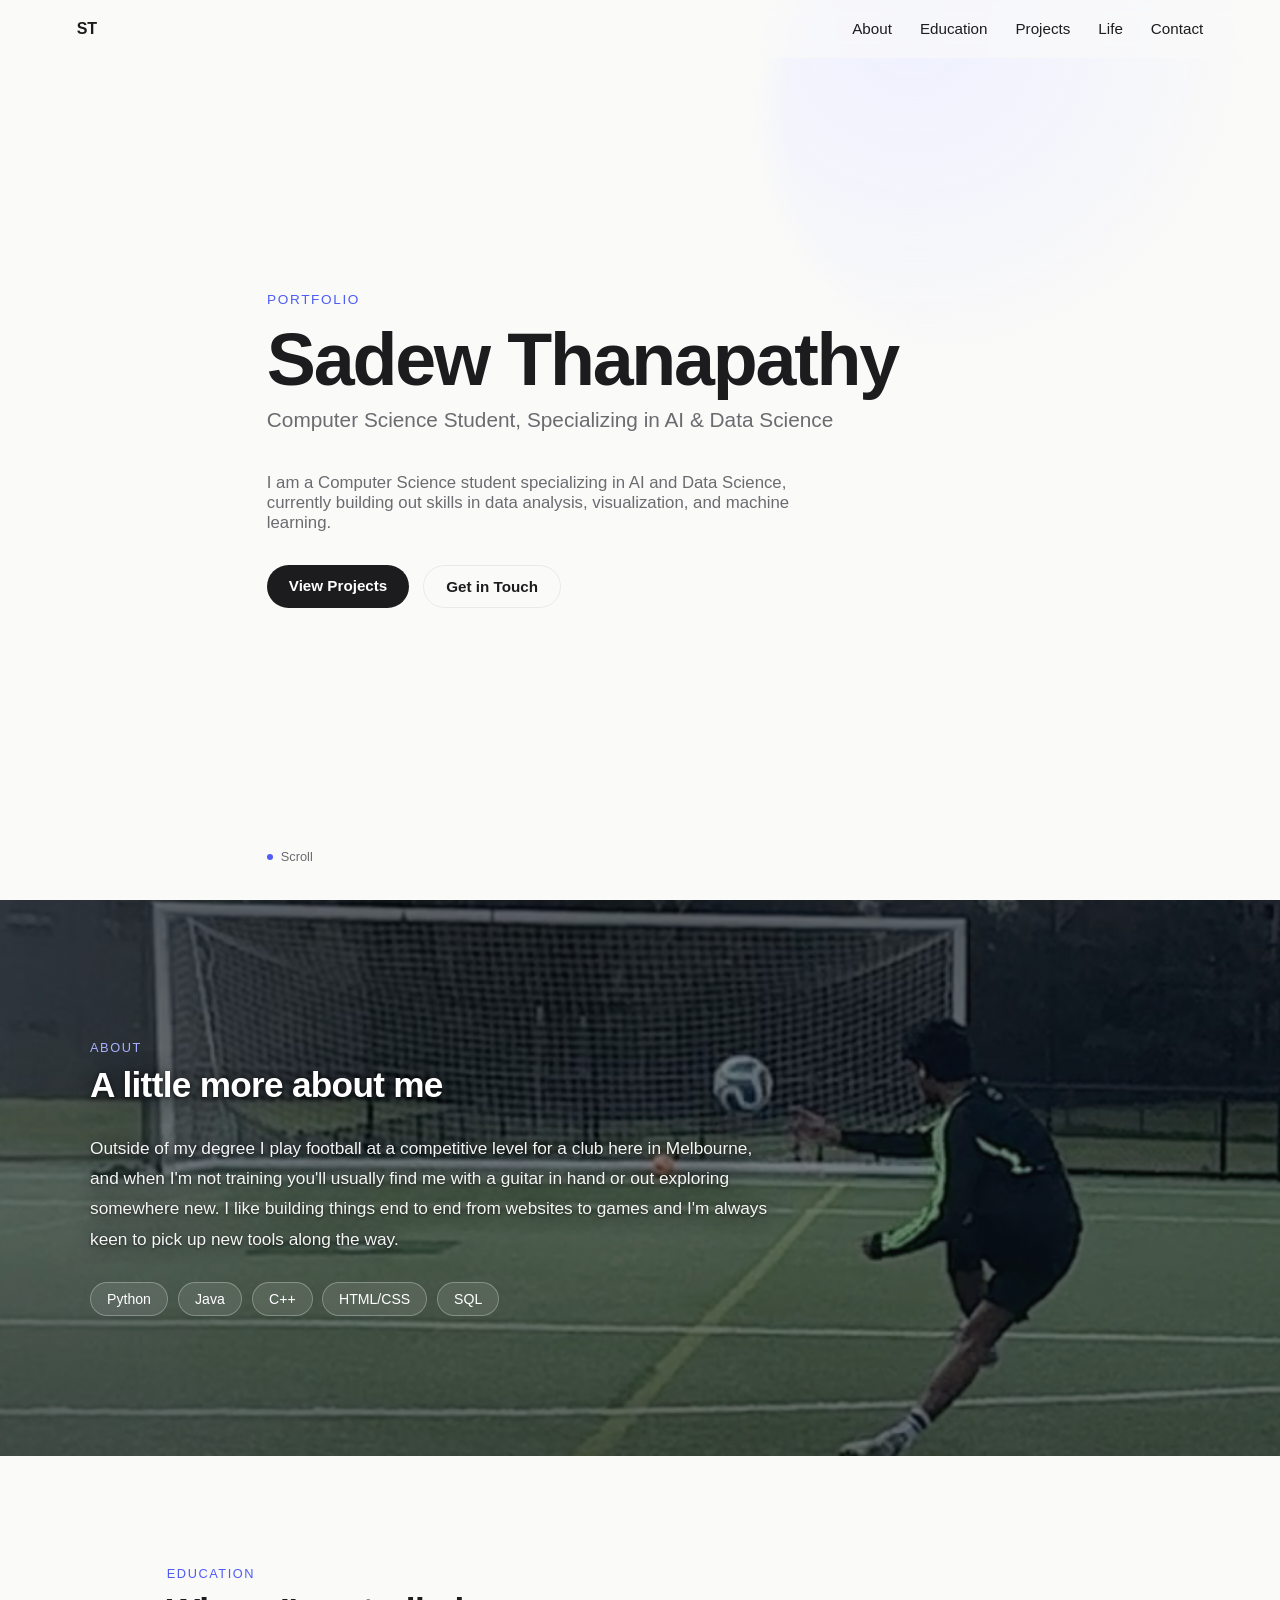
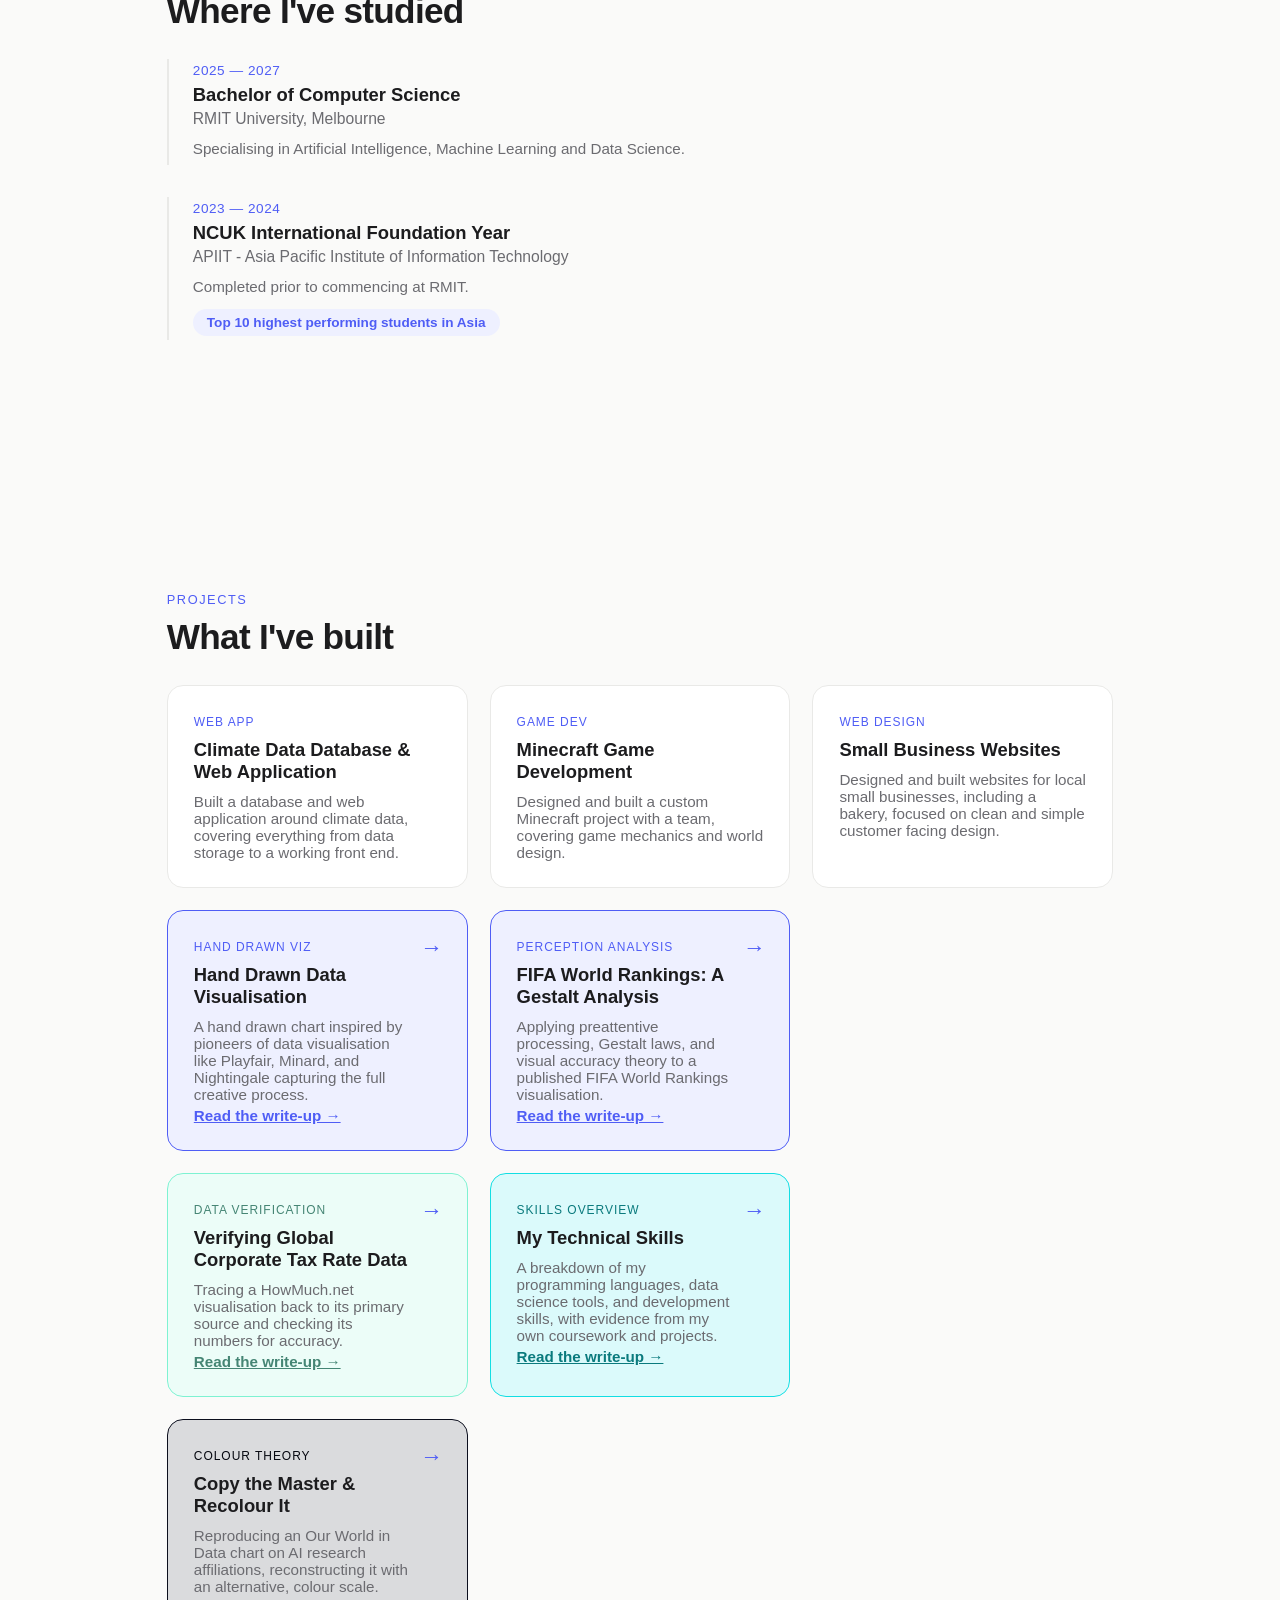
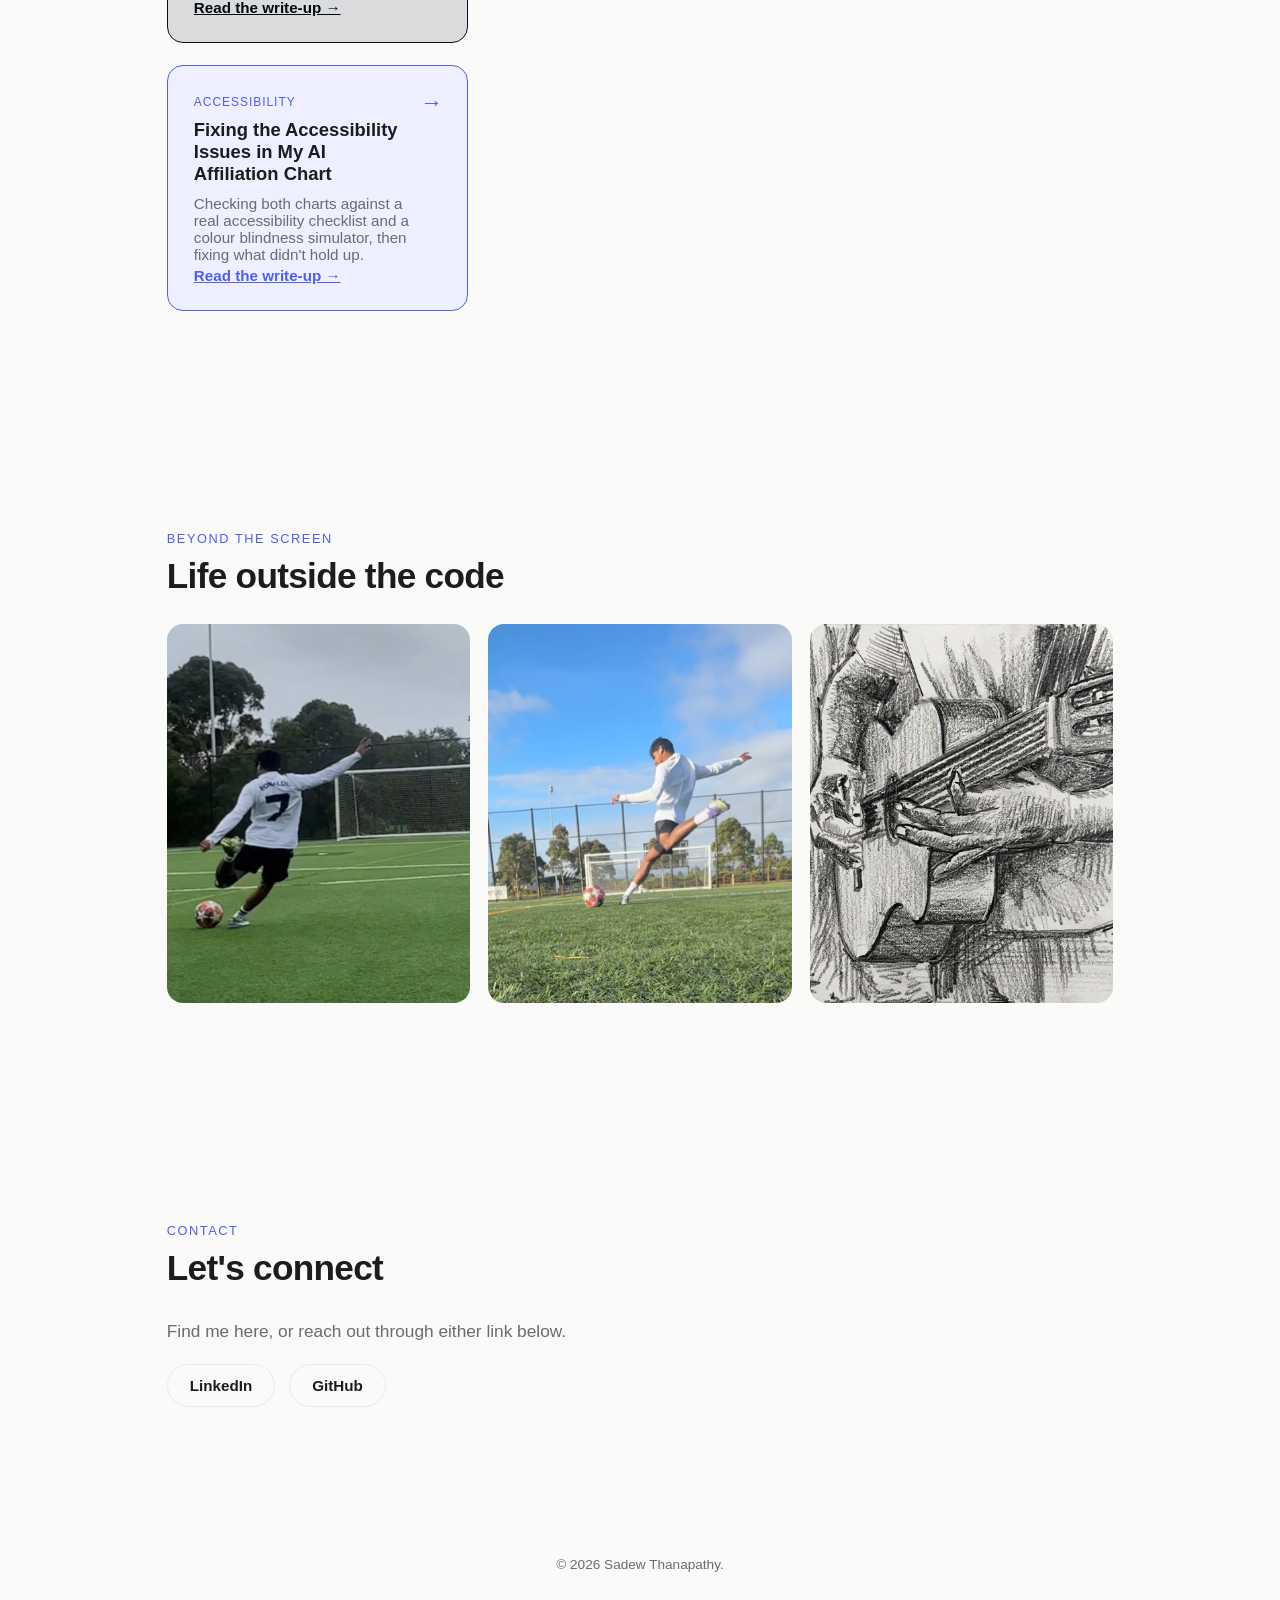
==== commit eb0251e1: "module 6 card added" ====
--- a/index.html
+++ b/index.html
@@ -144,6 +144,12 @@
       <p>Reproducing an Our World in Data chart on AI research affiliations, reconstructing it with an alternative, colour scale. <span class="card-link">Read the write-up →</span></p>
     </a>
 
+    <a class="card featured standalone access-accent" href="affiliation-accessibility-review.html">
+    <span class="tag">Accessibility</span>
+    <h3>Fixing the Accessibility Issues in My AI Affiliation Chart</h3>
+    <p>Checking both charts against a real accessibility checklist and a colour blindness simulator, then fixing what didn't hold up. <span class="card-link">Read the write-up →</span></p>
+    </a>
+
     </div>
   </div>
 </section>
--- a/styles.css
+++ b/styles.css
@@ -479,6 +479,16 @@
 }
 .card.skills-accent::after { color: color-mix(in srgb, #12DEE3 55%, black); }
 
+/* projects: colour theory card */
+.card.colour-accent {
+  border-color: #0b0e1d;
+  background: color-mix(in srgb, #0b0e1d 15%, white);
+}
+.card.colour-accent .tag,
+.card.colour-accent .card-link {
+  color: color-mix(in srgb, #0b0e1d 55%, black);
+}
+.card.colour-accent::after { color: color-mix(in srgb, #0b0e1d 55%, black); }
 
 /* projects: arrow icon on featured cards, visible at rest not just on hover */
 .card.featured::after {
@@ -622,7 +632,7 @@
   width: 100%;
   height: 500px;
   object-fit: contain;
-  background: #f4f2ec;
+    background: #fff;;
 }
 
 /* blog posts: final/hero image, shown at full natural size */
@@ -678,14 +688,6 @@
 }
 
 /* blog posts: verification table used on the tax verification page */
-.verify-table {
-  width: 100%;
-  border-collapse: collapse;
-  margin: 28px 0;
-  font-size: 0.95rem;
-}
-
-/* blog posts: verification table used on the tax verification page */
 .table-wrap {
   border: 1px solid var(--card-border);
   border-radius: 16px;
@@ -713,6 +715,24 @@
   color: var(--muted);
 }
 
+/* Module 5 datacard. */
+.datacard-table th {
+  width: 160px;
+  text-align: left;
+  vertical-align: top;
+  background: var(--accent-soft);
+}
+.datacard-table td {
+  text-align: left;
+  vertical-align: top;
+}
+.datacard-table td ul { margin: 4px 0; padding-left: 20px; }
+.datacard-table td li { margin-bottom: 6px; }
+
+.datacard-table a {
+  color: var(--ink);
+}
+
 /* skills page:tier label above each group of skill pills */
 .skill-level {
   display: block;
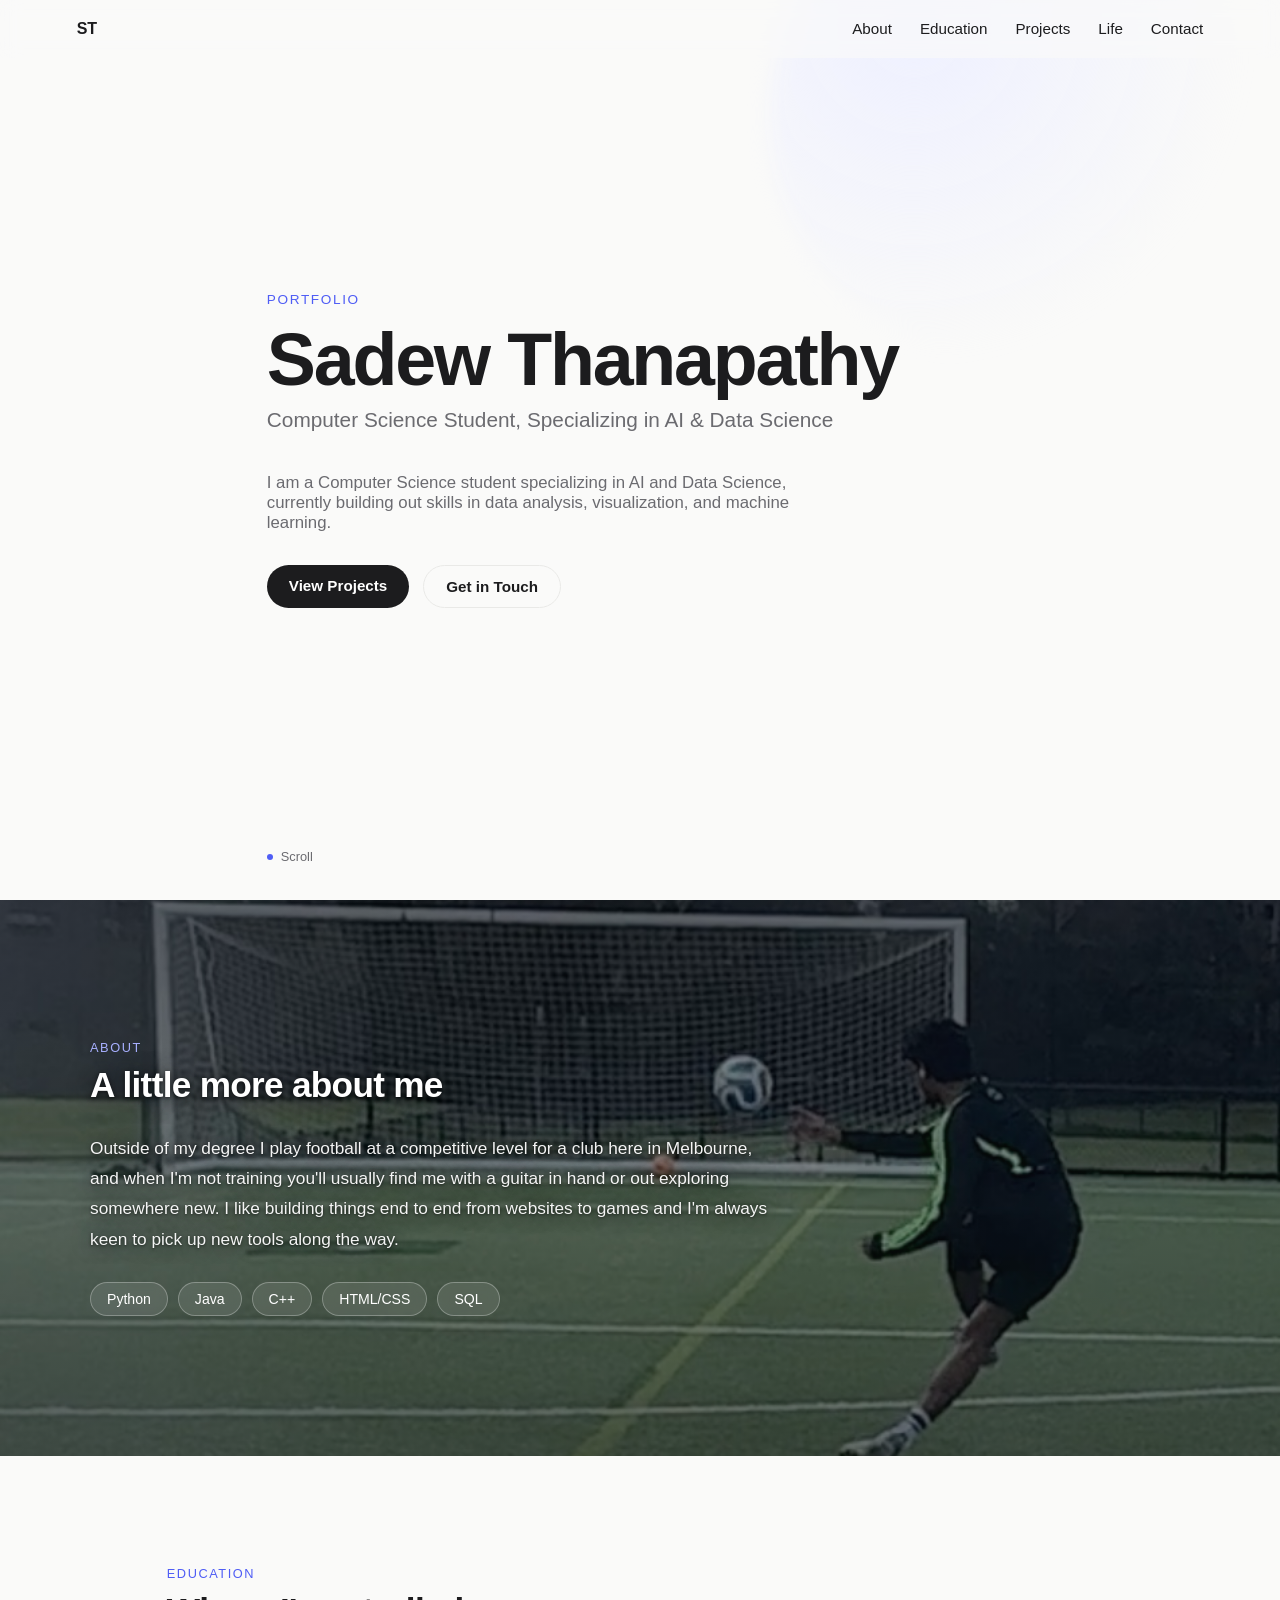
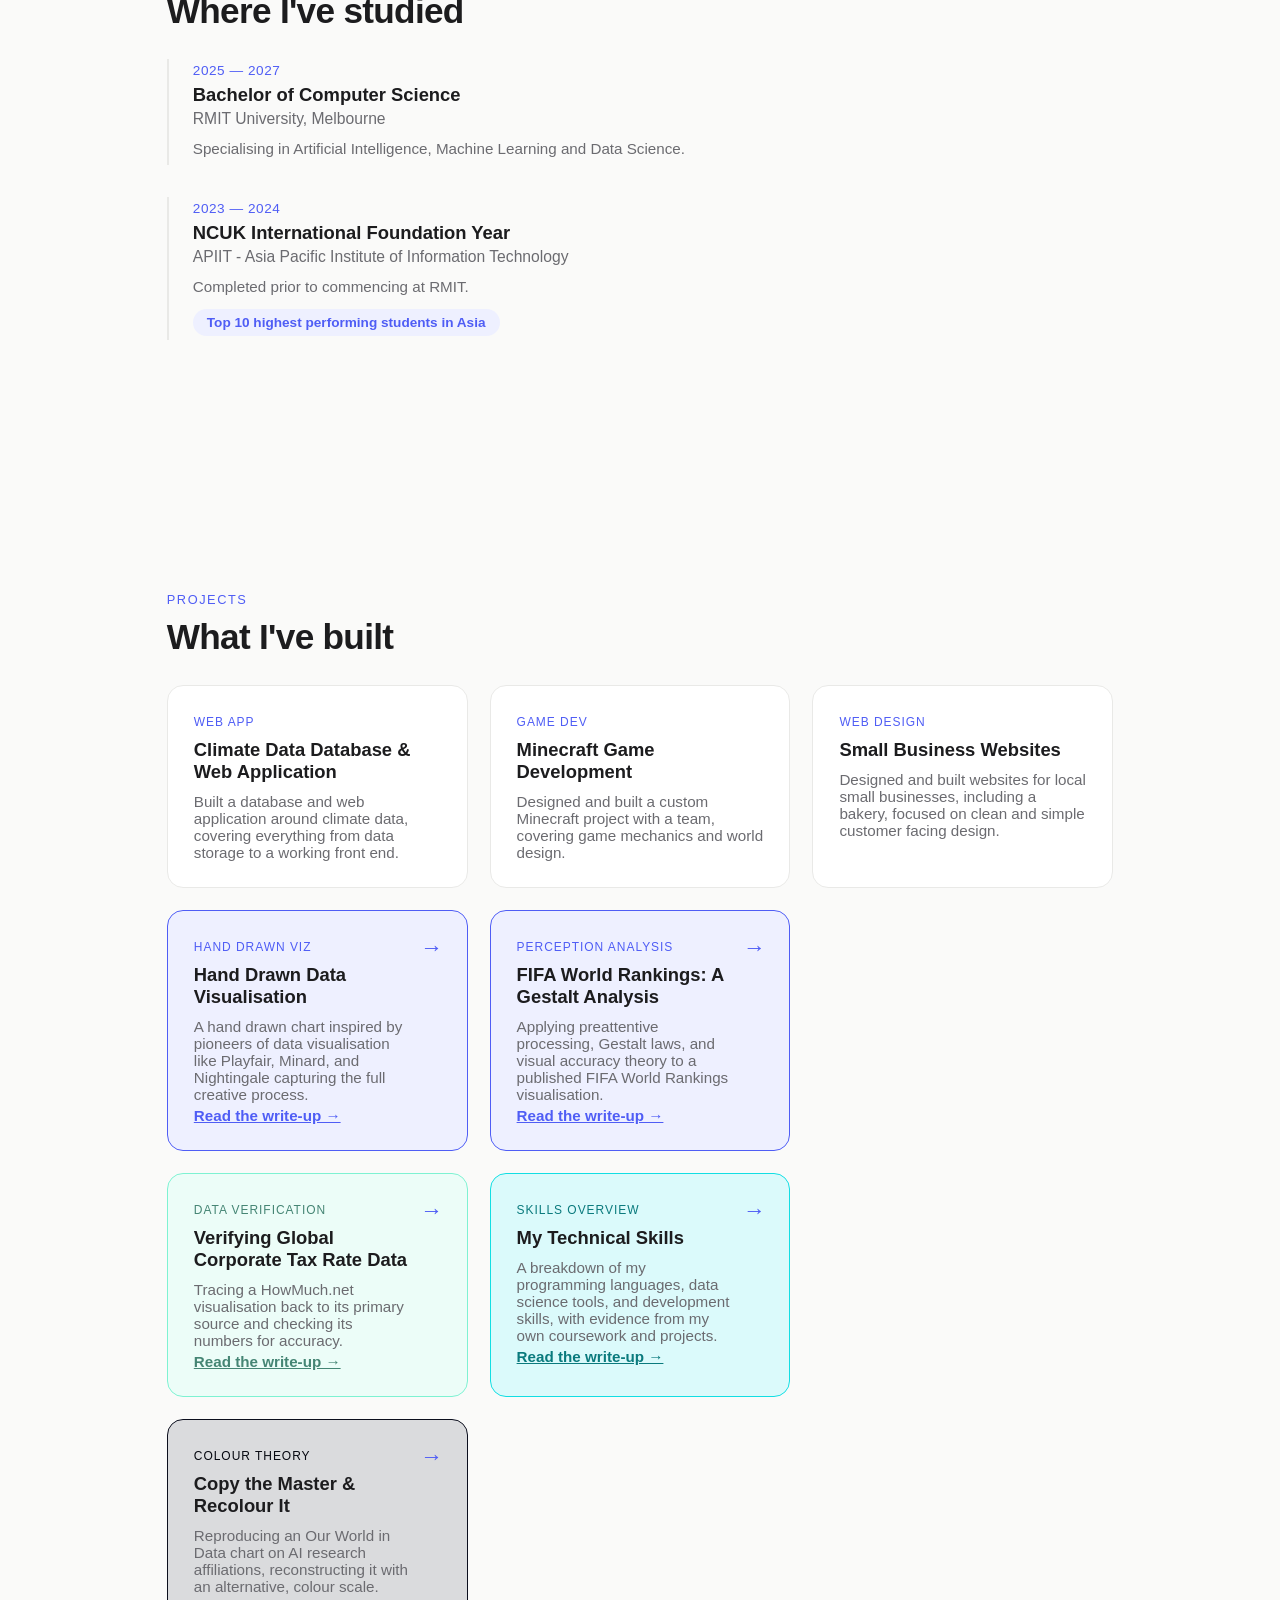
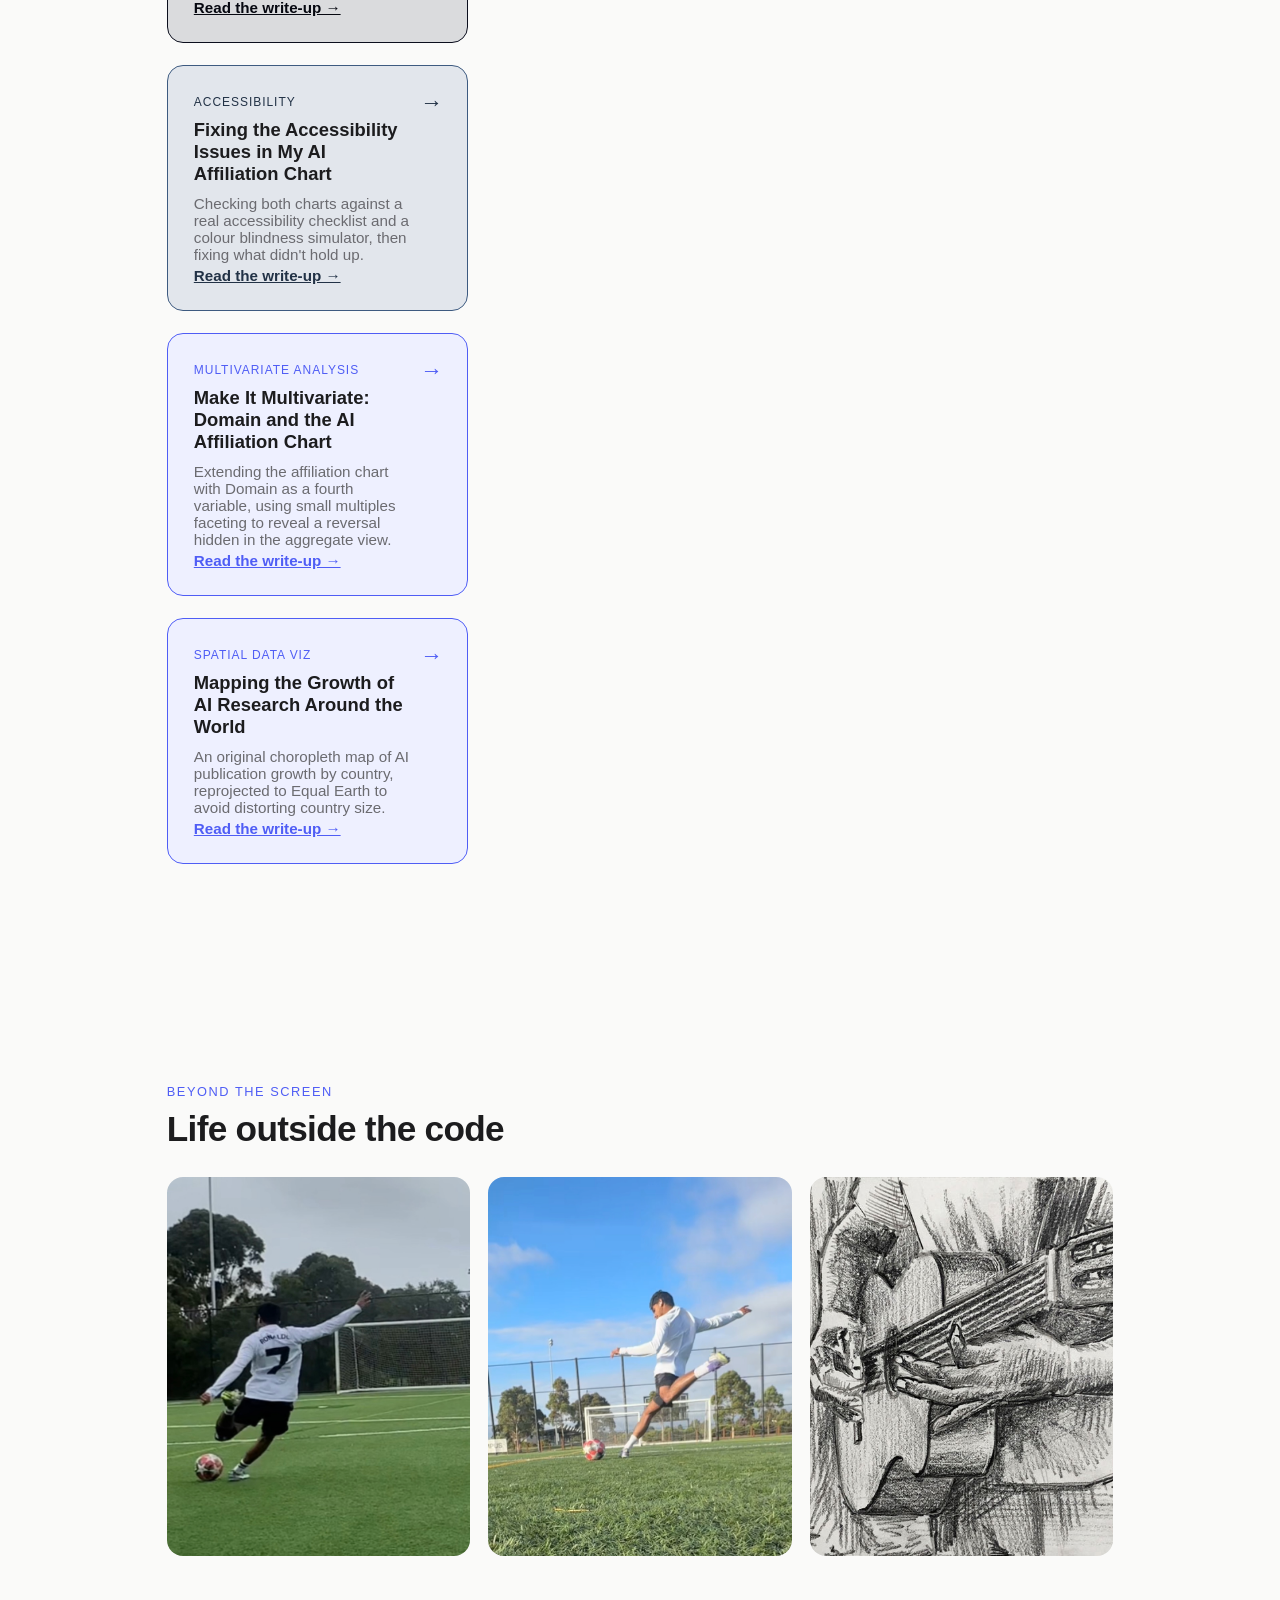
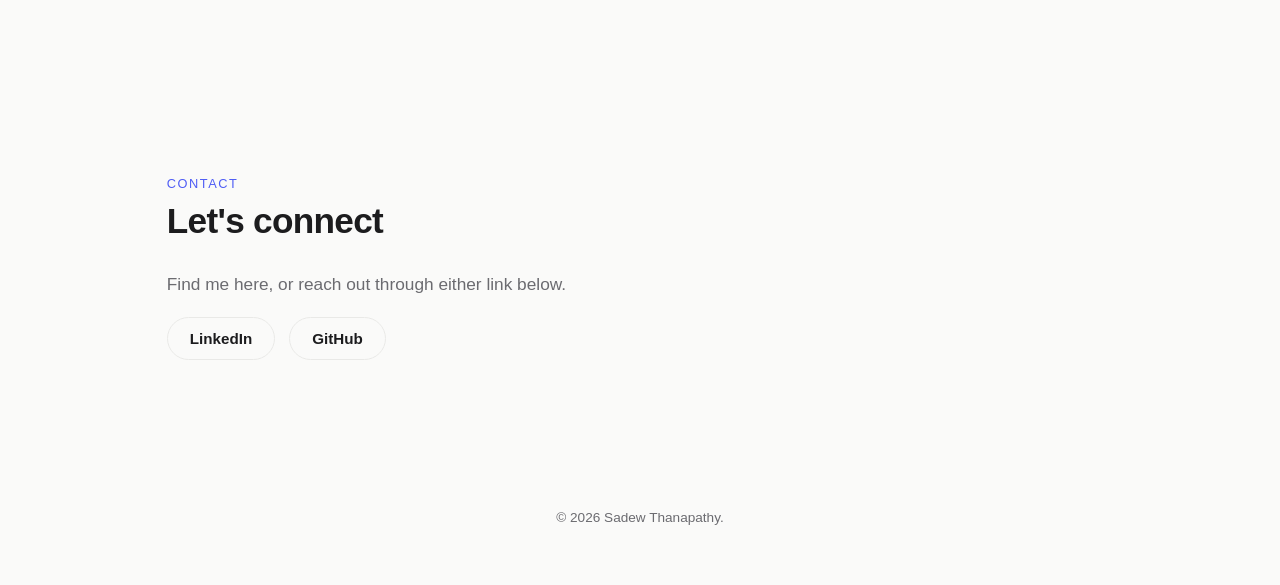
==== commit 31d51e04: "card for module 7 added" ====
--- a/index.html
+++ b/index.html
@@ -88,7 +88,7 @@
   </div>
 </section>
 
-<!-- Projects: static cards + two clickable "featured" cards linking to write ups -->
+<!-- Projects: static cards + clickable "featured" cards linking to write ups -->
 <section id="projects">
   <div class="reveal">
     <div class="section-label">Projects</div>
@@ -150,6 +150,18 @@
     <p>Checking both charts against a real accessibility checklist and a colour blindness simulator, then fixing what didn't hold up. <span class="card-link">Read the write-up →</span></p>
     </a>
 
+    <a class="card featured standalone multivariate-accent" href="affiliation-multivariate.html">
+    <span class="tag">Multivariate Analysis</span>
+    <h3>Make It Multivariate: Domain and the AI Affiliation Chart</h3>
+    <p>Extending the affiliation chart with Domain as a fourth variable, using small multiples faceting to reveal a reversal hidden in the aggregate view. <span class="card-link">Read the write-up →</span></p>
+    </a>
+
+    <a class="card featured standalone map-accent" href="ai-research-growth-map.html">
+    <span class="tag">Spatial Data Viz</span>
+    <h3>Mapping the Growth of AI Research Around the World</h3>
+    <p>An original choropleth map of AI publication growth by country, reprojected to Equal Earth to avoid distorting country size. <span class="card-link">Read the write-up →</span></p>
+    </a>
+
     </div>
   </div>
 </section>
--- a/styles.css
+++ b/styles.css
@@ -500,8 +500,21 @@
   color: var(--accent);
   transition: transform 0.3s ease;
 }
+
 .card.featured:hover::after { transform: translateX(4px); }
 .card.featured .card-link { text-decoration: underline; }
+
+.card.access-accent {
+  border-color: #3d5a80;
+  background: color-mix(in srgb, #3d5a80 15%, white);
+}
+.card.access-accent .tag,
+.card.access-accent .card-link {
+  color: color-mix(in srgb, #3d5a80 55%, black);
+}
+.card.access-accent::after {
+  color: color-mix(in srgb, #3d5a80 55%, black);
+}
 
 /* gallery: photo grid layout */
 .gallery {
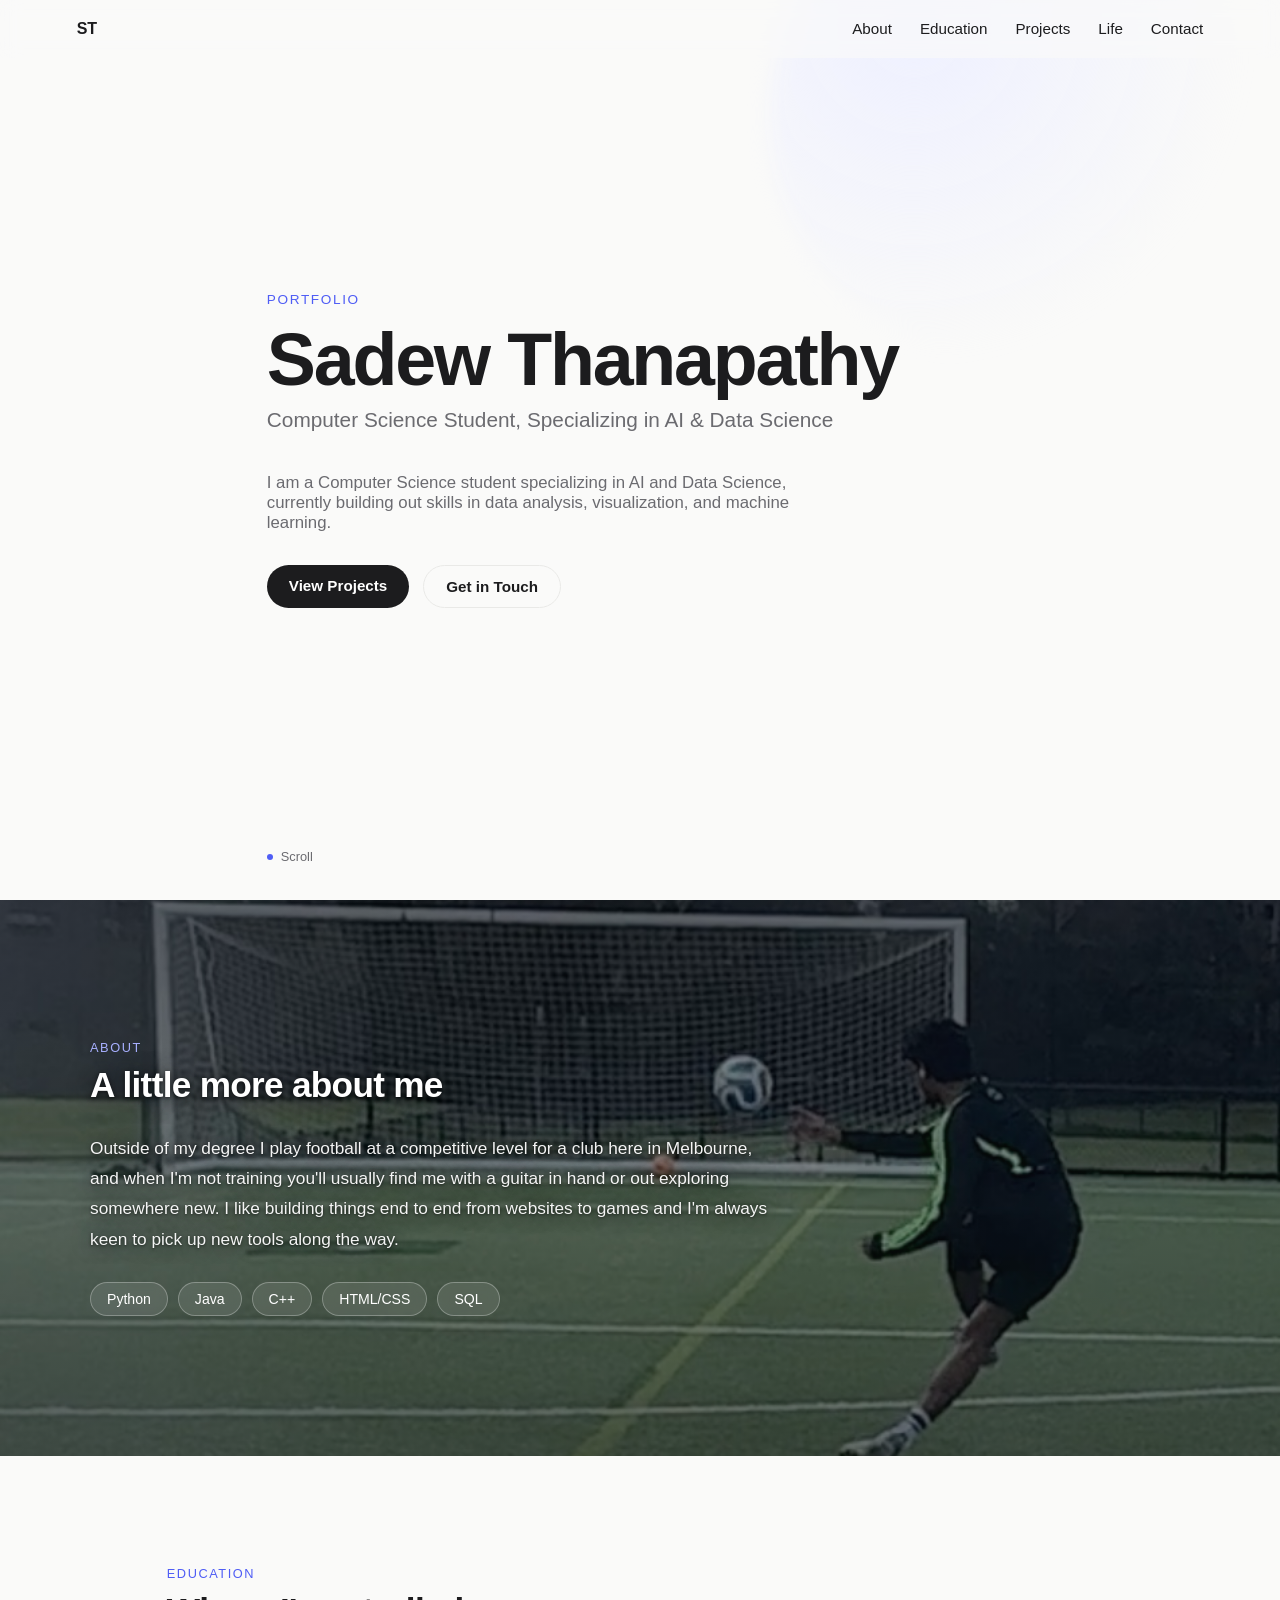
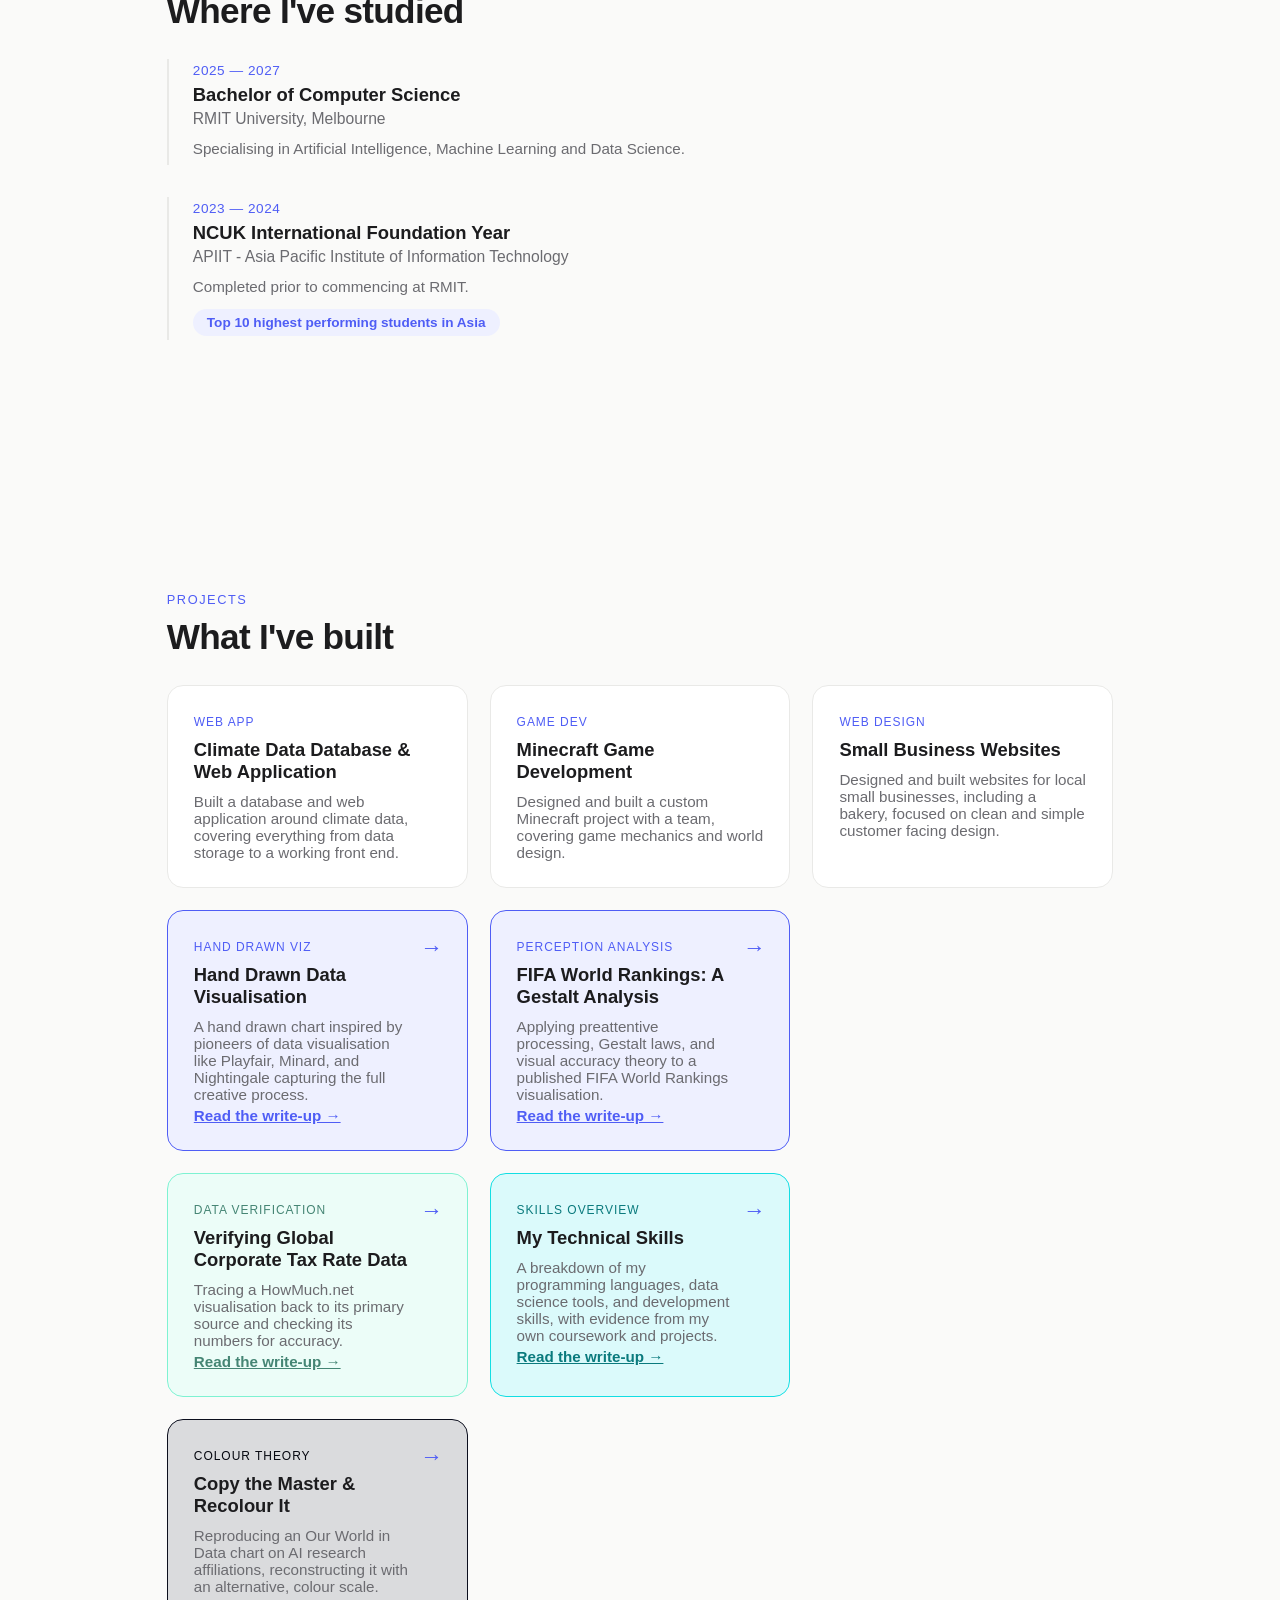
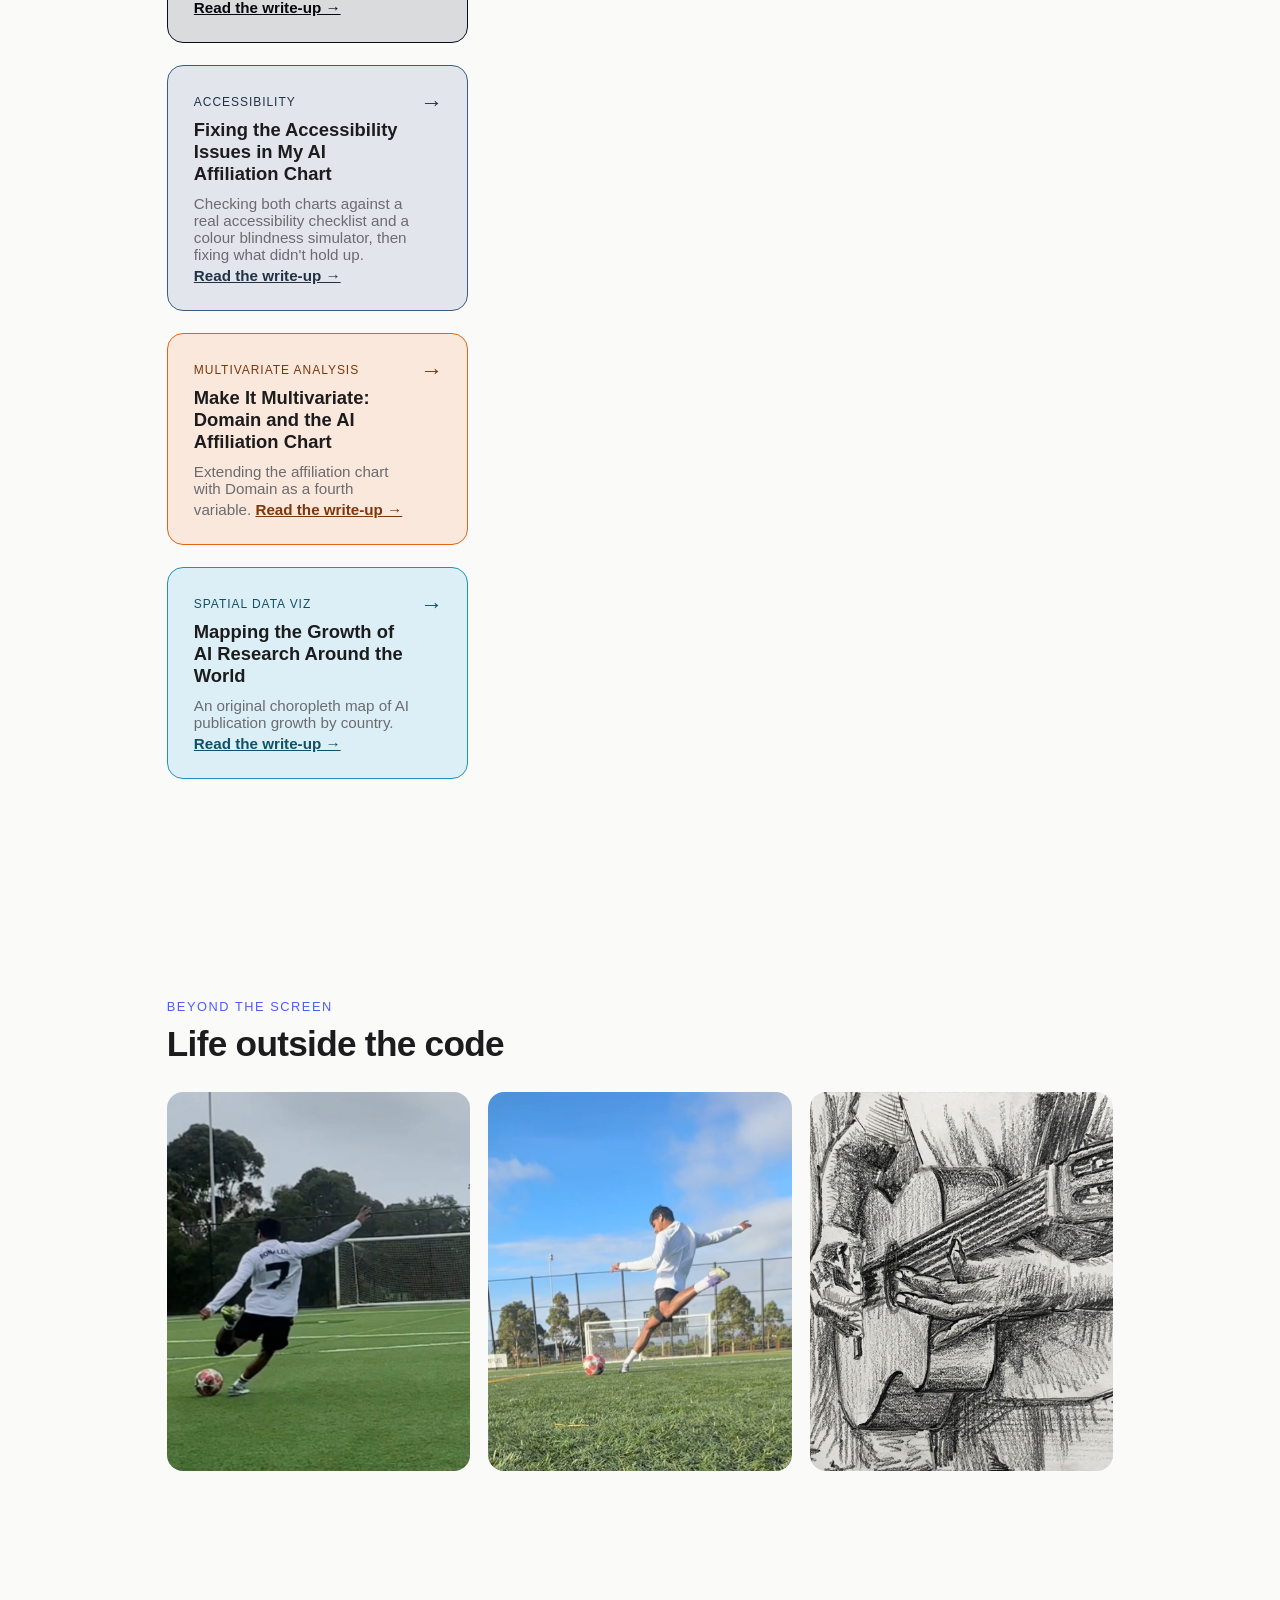
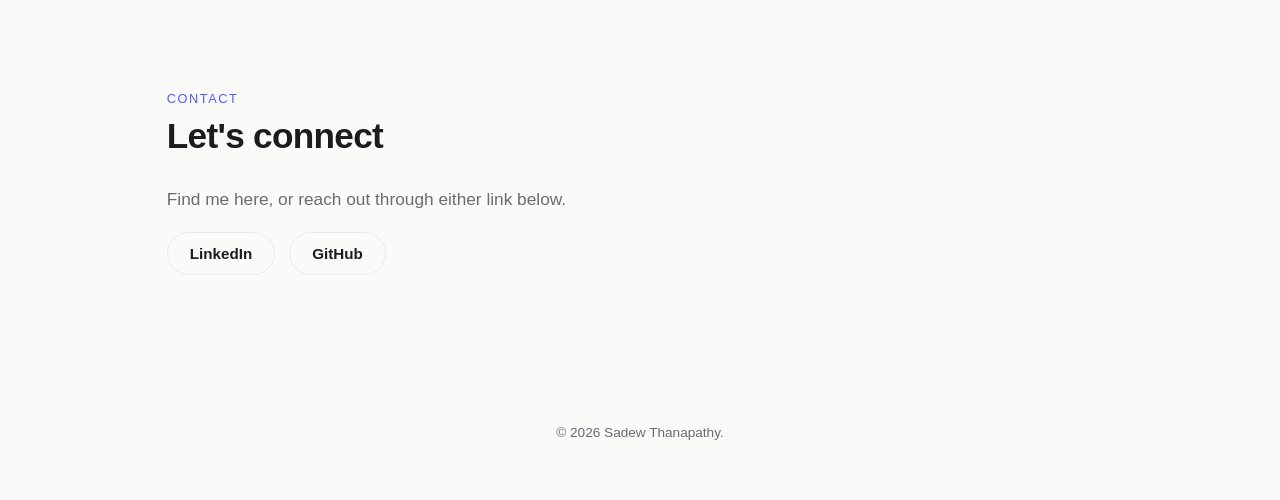
==== commit 155f83a5: "minor changes in index" ====
--- a/index.html
+++ b/index.html
@@ -153,13 +153,13 @@
     <a class="card featured standalone multivariate-accent" href="affiliation-multivariate.html">
     <span class="tag">Multivariate Analysis</span>
     <h3>Make It Multivariate: Domain and the AI Affiliation Chart</h3>
-    <p>Extending the affiliation chart with Domain as a fourth variable, using small multiples faceting to reveal a reversal hidden in the aggregate view. <span class="card-link">Read the write-up →</span></p>
+    <p>Extending the affiliation chart with Domain as a fourth variable. <span class="card-link">Read the write-up →</span></p>
     </a>
 
     <a class="card featured standalone map-accent" href="ai-research-growth-map.html">
     <span class="tag">Spatial Data Viz</span>
     <h3>Mapping the Growth of AI Research Around the World</h3>
-    <p>An original choropleth map of AI publication growth by country, reprojected to Equal Earth to avoid distorting country size. <span class="card-link">Read the write-up →</span></p>
+    <p>An original choropleth map of AI publication growth by country. <span class="card-link">Read the write-up →</span></p>
     </a>
 
     </div>
--- a/styles.css
+++ b/styles.css
@@ -516,6 +516,32 @@
   color: color-mix(in srgb, #3d5a80 55%, black);
 }
 
+/* projects: multivariate domain analysis card (Module 7) */
+.card.multivariate-accent {
+  border-color: #E36414;
+  background: color-mix(in srgb, #E36414 15%, white);
+}
+.card.multivariate-accent .tag,
+.card.multivariate-accent .card-link {
+  color: color-mix(in srgb, #E36414 55%, black);
+}
+.card.multivariate-accent::after {
+  color: color-mix(in srgb, #E36414 55%, black);
+}
+
+/* projects: AI research growth map card */
+.card.map-accent {
+  border-color: #1d91c0;
+  background: color-mix(in srgb, #1d91c0 15%, white);
+}
+.card.map-accent .tag,
+.card.map-accent .card-link {
+  color: color-mix(in srgb, #1d91c0 55%, black);
+}
+.card.map-accent::after {
+  color: color-mix(in srgb, #1d91c0 55%, black);
+}
+
 /* gallery: photo grid layout */
 .gallery {
   display: grid;
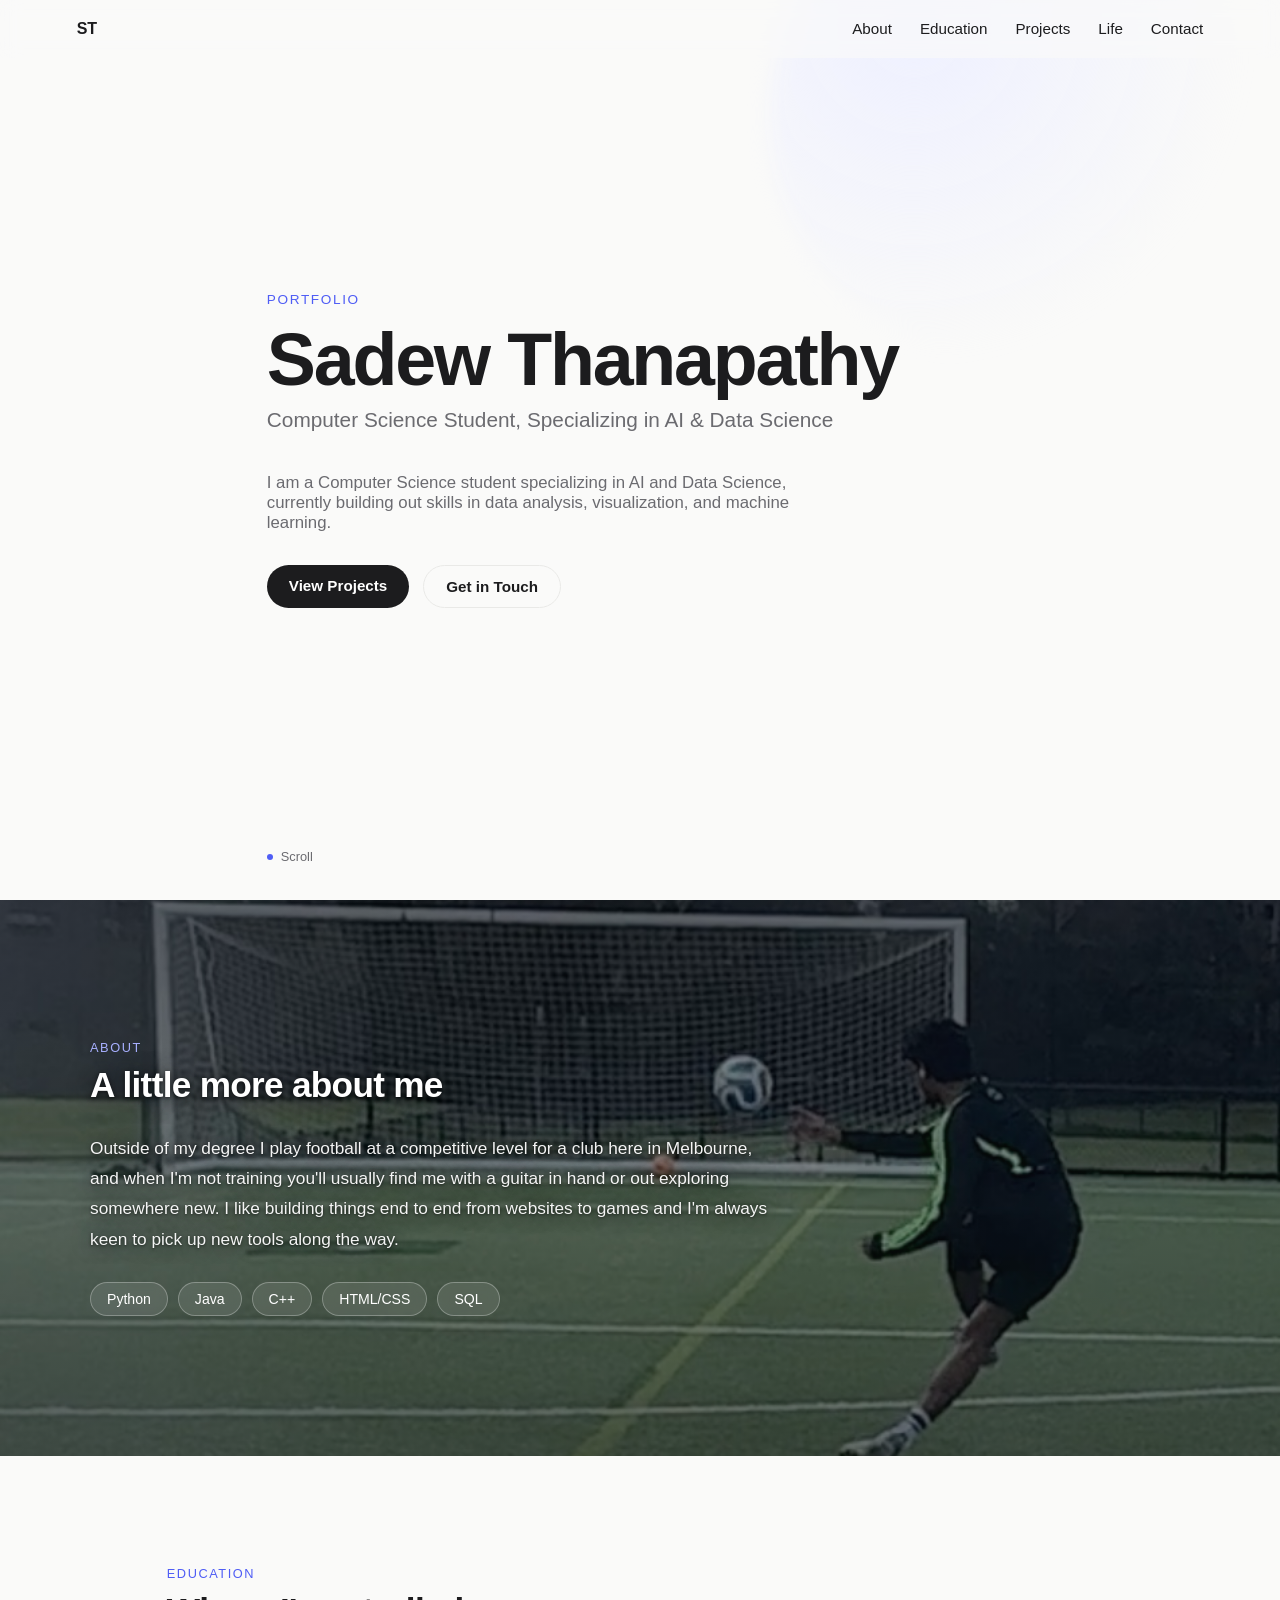
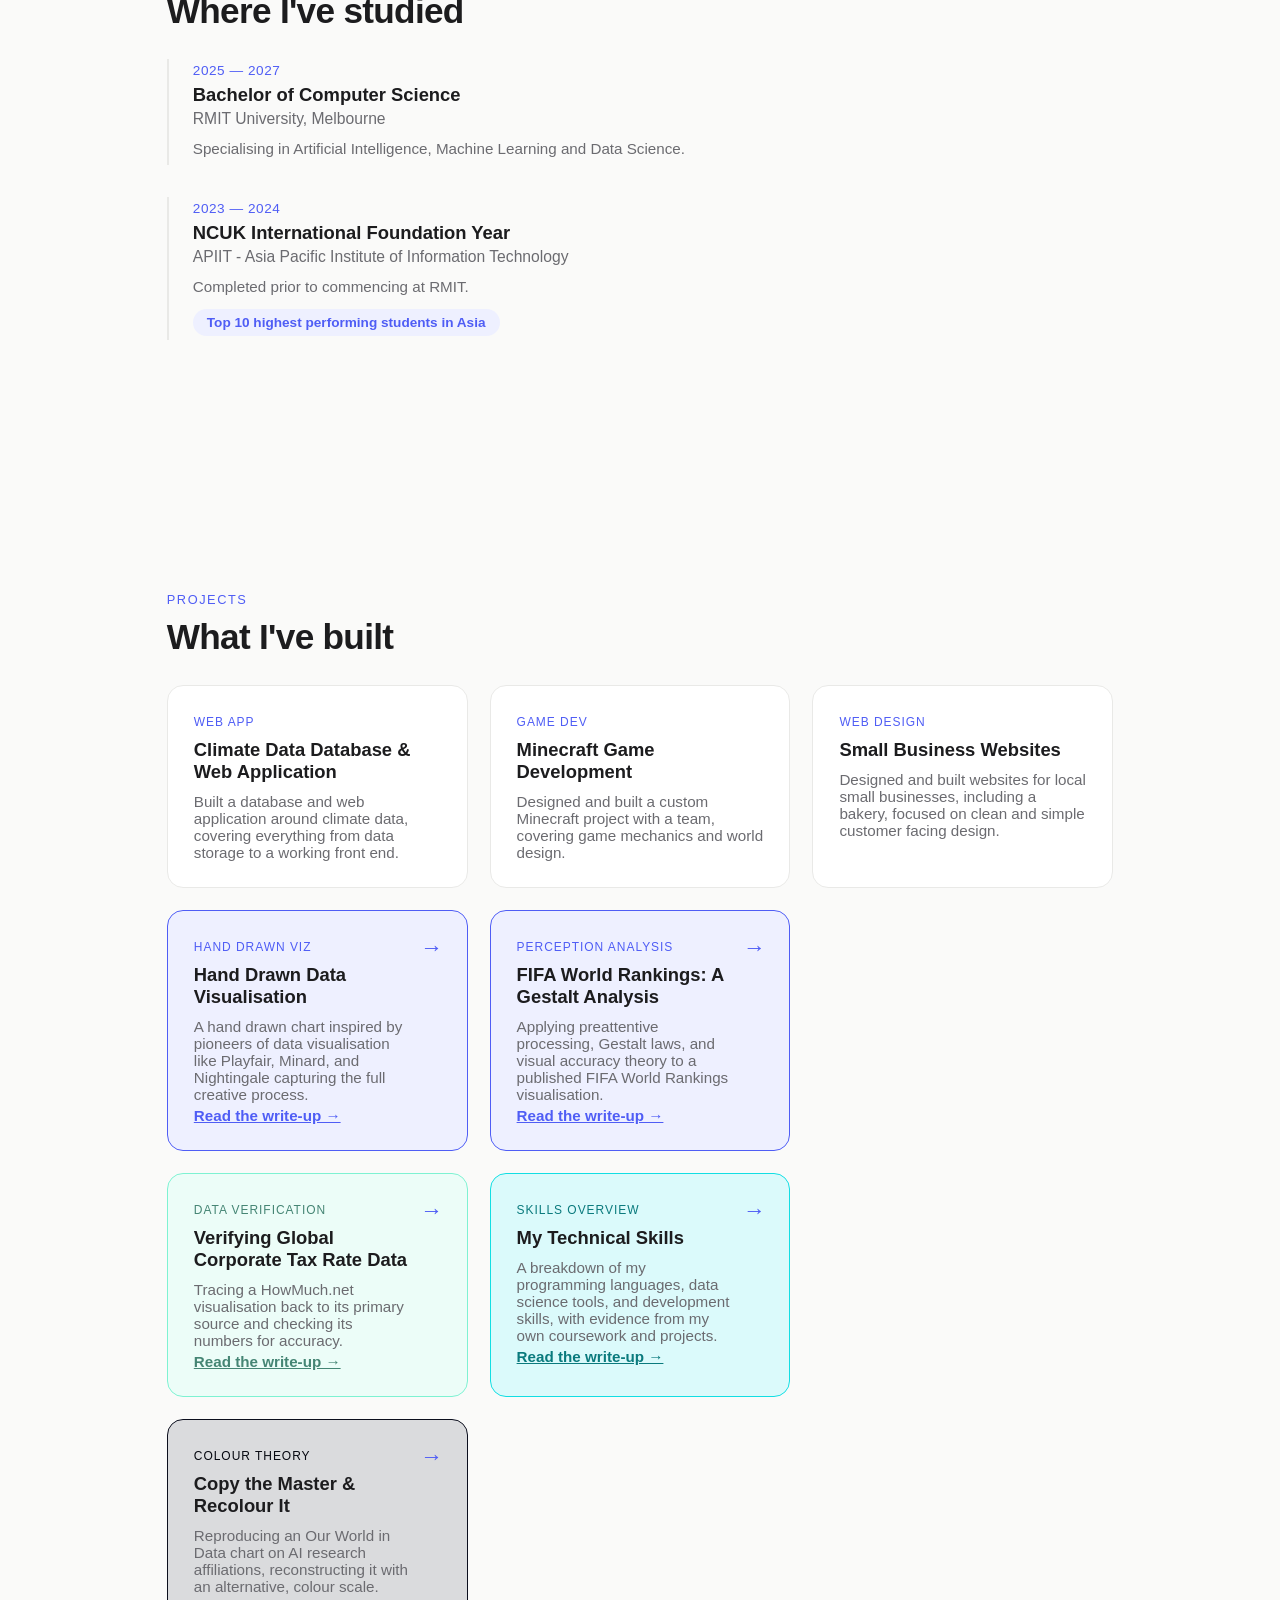
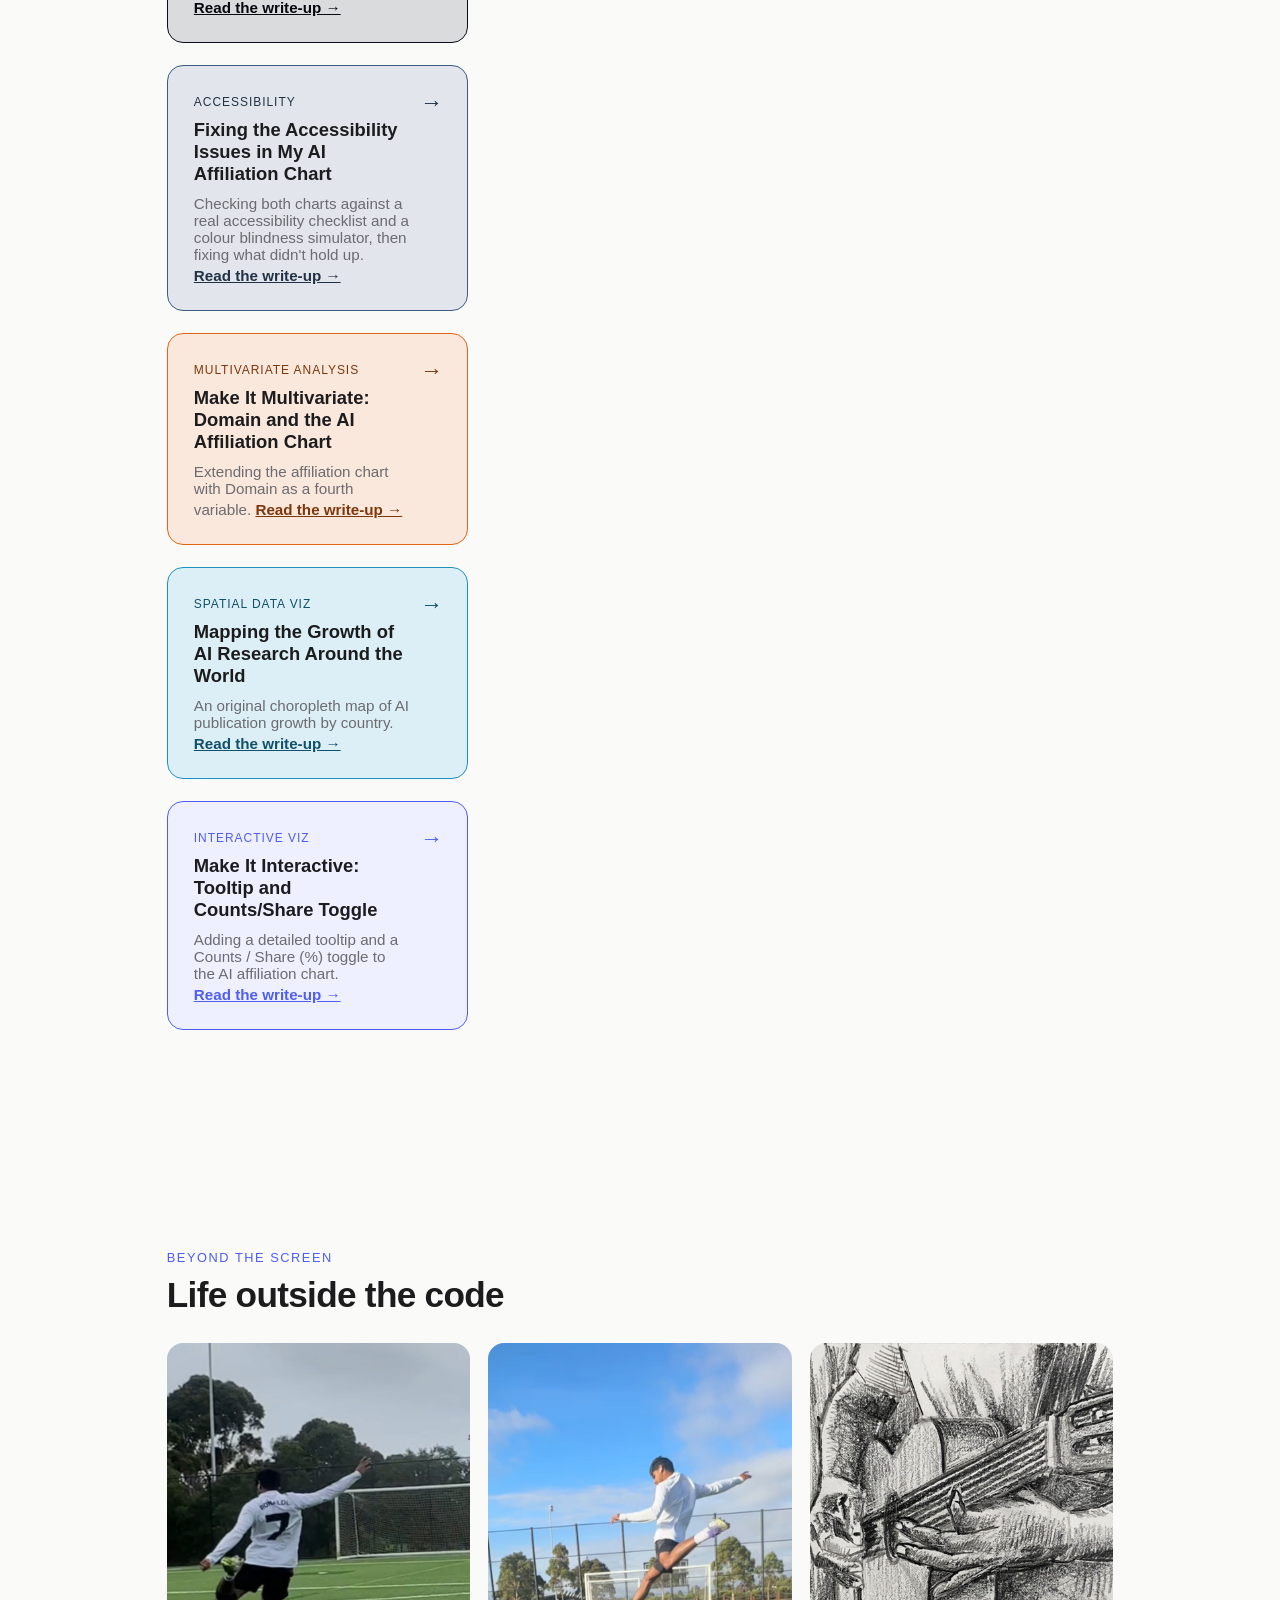
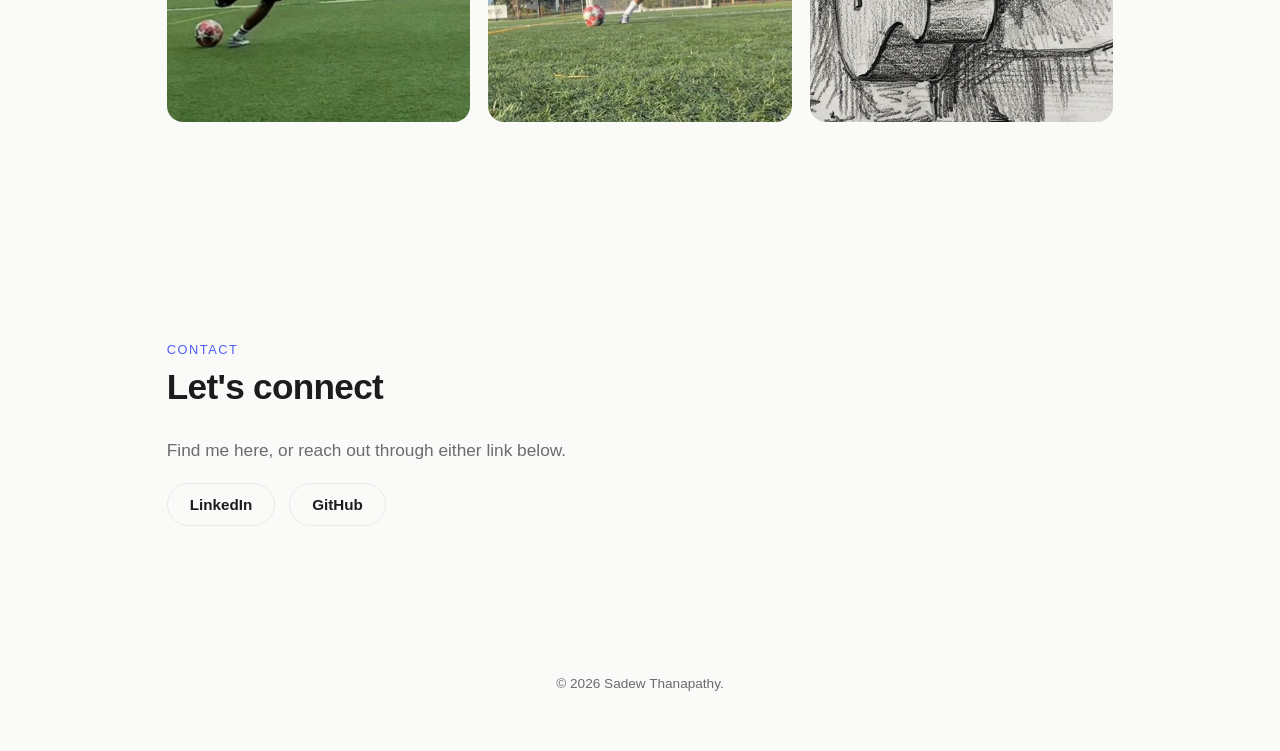
==== commit db34af27: "module 9 card added" ====
--- a/index.html
+++ b/index.html
@@ -162,6 +162,12 @@
     <p>An original choropleth map of AI publication growth by country. <span class="card-link">Read the write-up →</span></p>
     </a>
 
+    <a class="card featured standalone interactive-accent" href="affiliation-interactive.html">
+    <span class="tag">Interactive Viz</span>
+    <h3>Make It Interactive: Tooltip and Counts/Share Toggle</h3>
+    <p>Adding a detailed tooltip and a Counts / Share (%) toggle to the AI affiliation chart. <span class="card-link">Read the write-up →</span></p>
+    </a>
+
     </div>
   </div>
 </section>
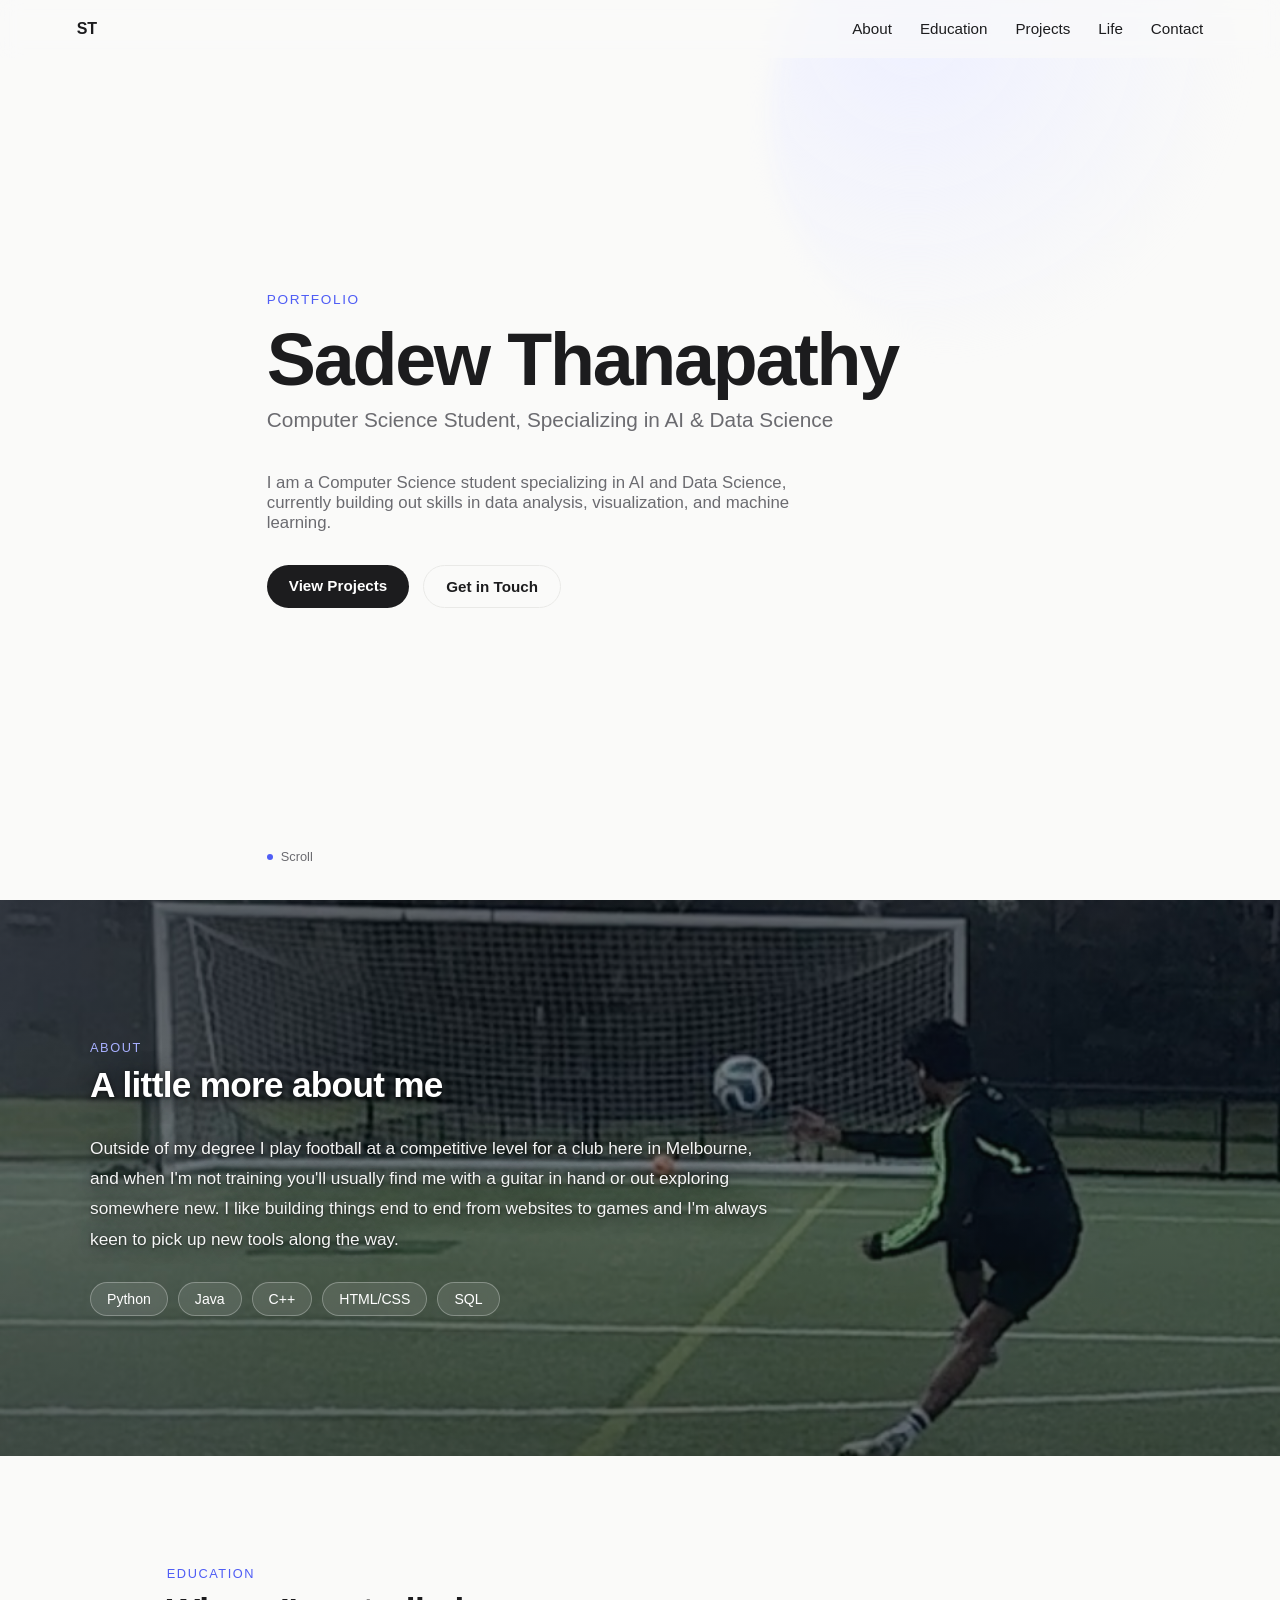
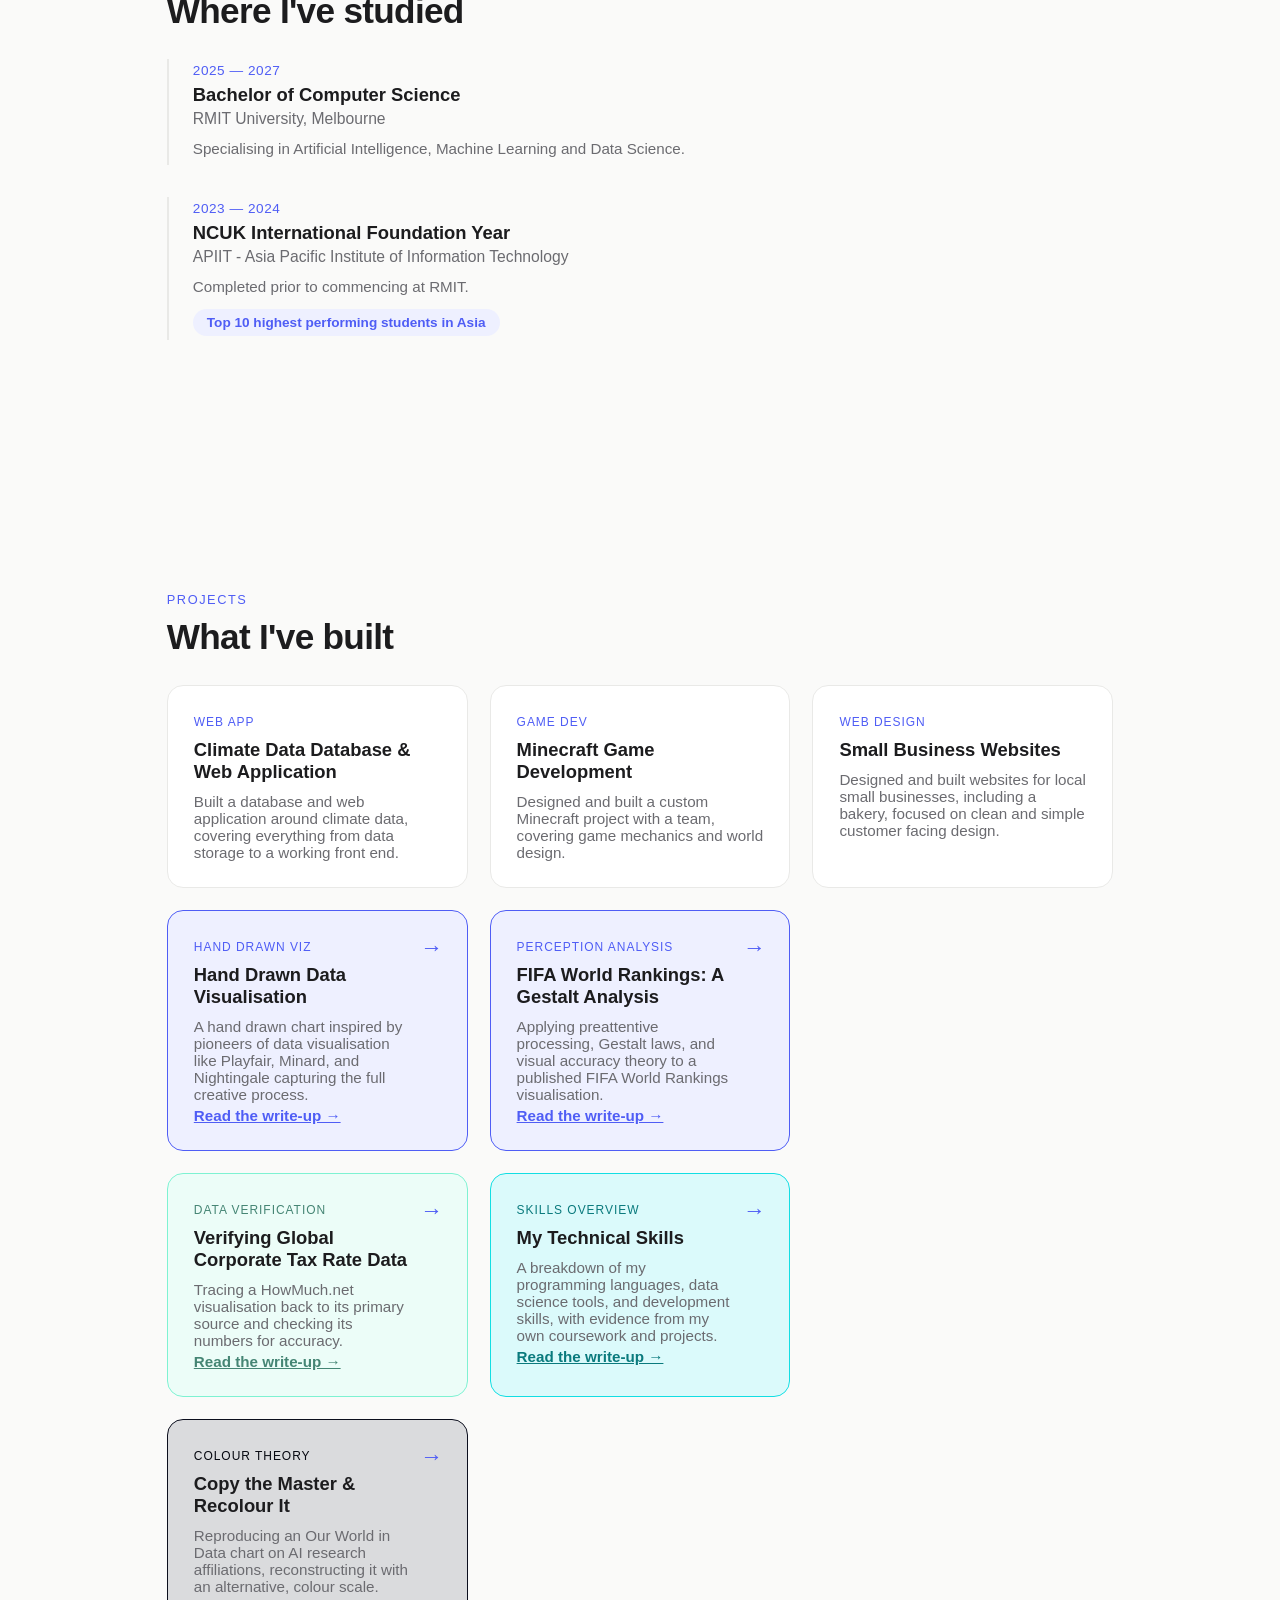
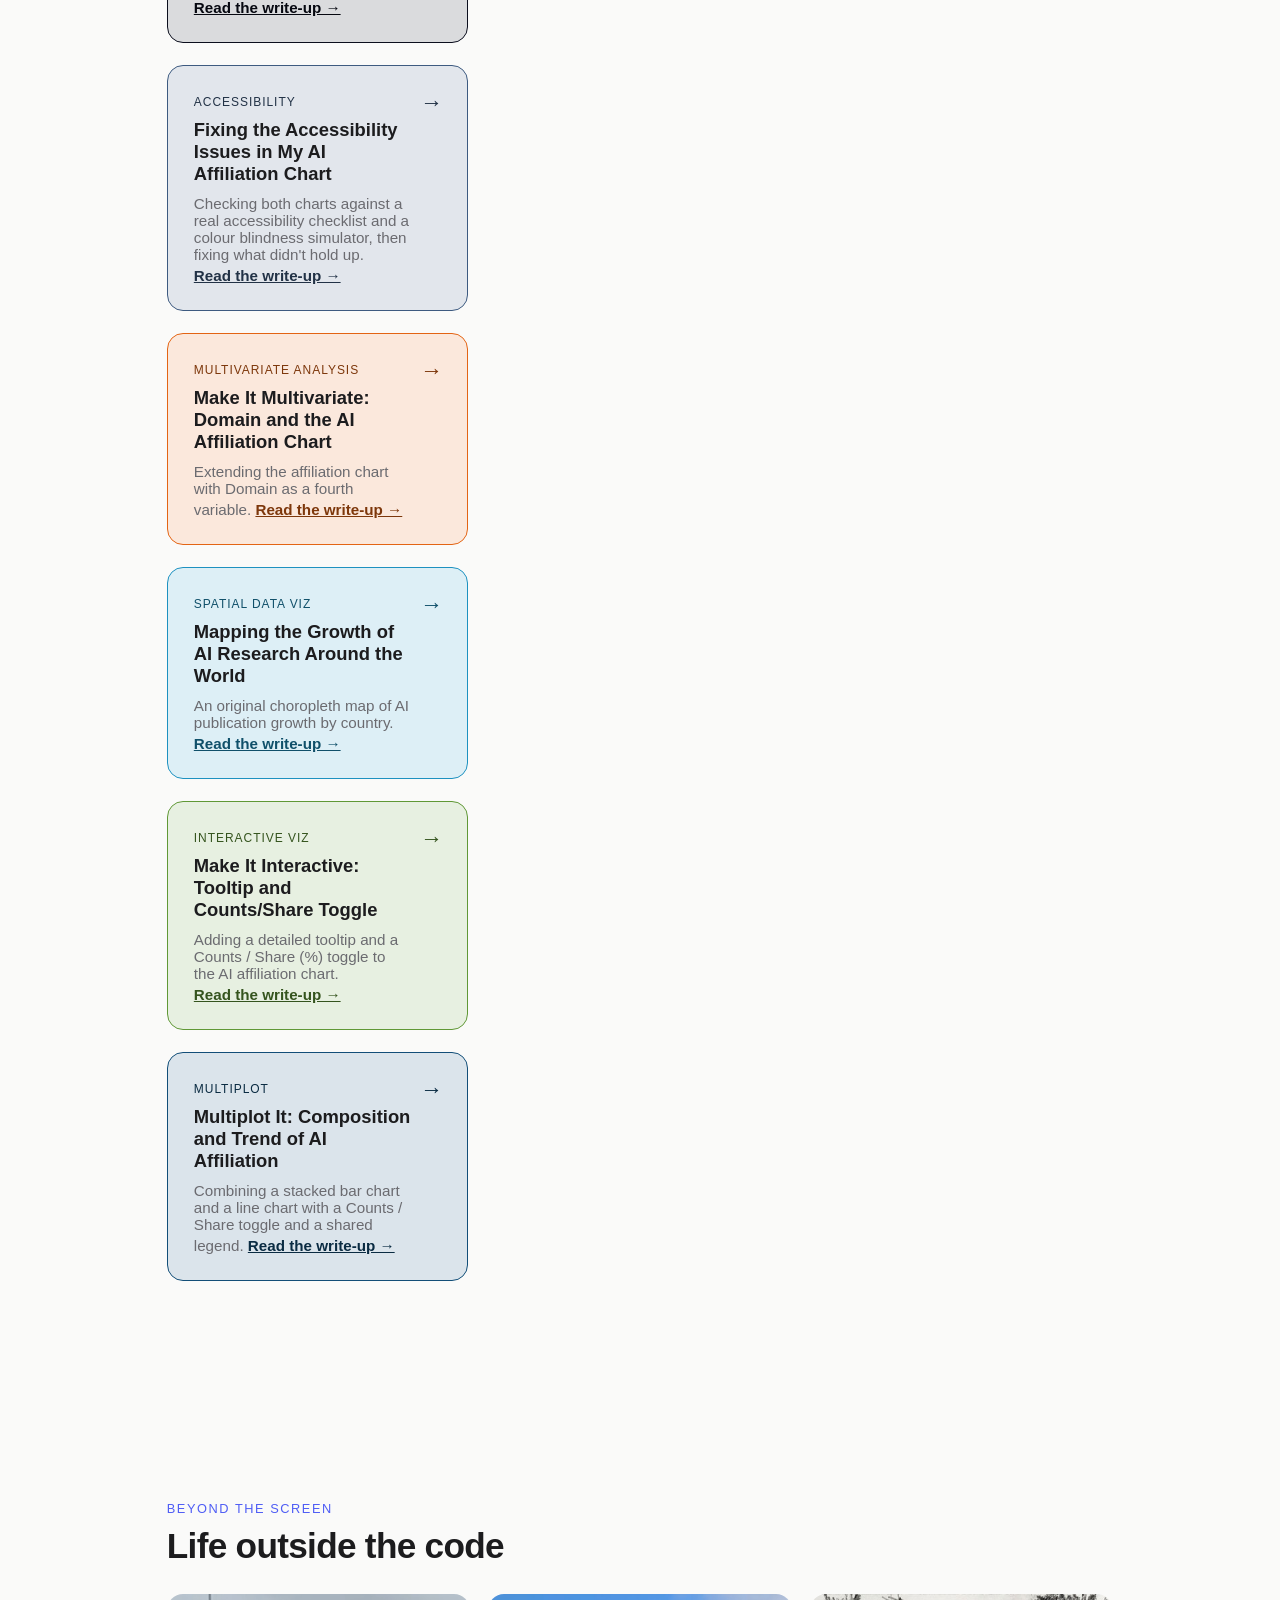
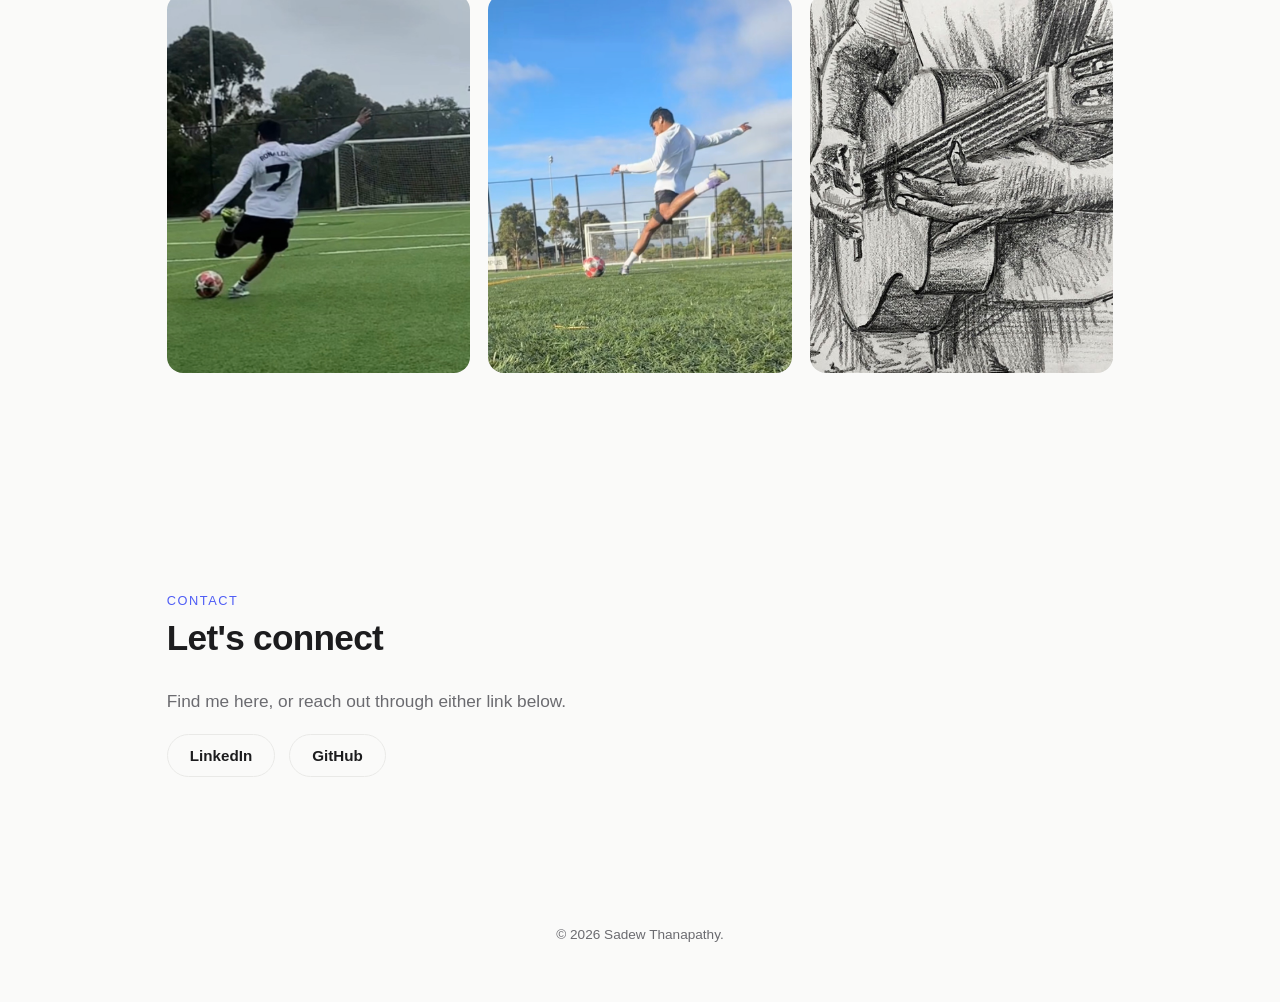
==== commit 7607def1: "module 10 post created" ====
--- a/index.html
+++ b/index.html
@@ -168,6 +168,12 @@
     <p>Adding a detailed tooltip and a Counts / Share (%) toggle to the AI affiliation chart. <span class="card-link">Read the write-up →</span></p>
     </a>
 
+    <a class="card featured standalone multiplot-accent" href="affiliation-multiplot.html">
+    <span class="tag">Multiplot</span>
+    <h3>Multiplot It: Composition and Trend of AI Affiliation</h3>
+    <p>Combining a stacked bar chart and a line chart with a Counts / Share toggle and a shared legend. <span class="card-link">Read the write-up →</span></p>
+    </a>
+
     </div>
   </div>
 </section>
--- a/styles.css
+++ b/styles.css
@@ -782,4 +782,37 @@
   font-weight: 600;
   margin: 22px 0 8px;
 }
-.skill-group:first-of-type .skill-level { margin-top: 12px; }+.skill-group:first-of-type .skill-level { margin-top: 12px; }
+
+/* projects: interactive chart card (Module 9) */
+.card.interactive-accent {
+  border-color: #609836;
+  background: color-mix(in srgb, #609836 15%, white);
+}
+.card.interactive-accent .tag,
+.card.interactive-accent .card-link {
+  color: color-mix(in srgb, #609836 55%, black);
+}
+.card.interactive-accent::after {
+  color: color-mix(in srgb, #609836 55%, black);
+}
+
+/* blog posts */
+.wide-figure {
+  width: min(1180px, 94vw);
+  margin-left: calc(50% - min(590px, 47vw));
+}
+.wide-figure img { cursor: zoom-in; }
+
+/* projects: multiplot card (Module 10) */
+.card.multiplot-accent {
+  border-color: #124E78;
+  background: color-mix(in srgb, #124E78 15%, white);
+}
+.card.multiplot-accent .tag,
+.card.multiplot-accent .card-link {
+  color: color-mix(in srgb, #124E78 55%, black);
+}
+.card.multiplot-accent::after {
+  color: color-mix(in srgb, #124E78 55%, black);
+}
